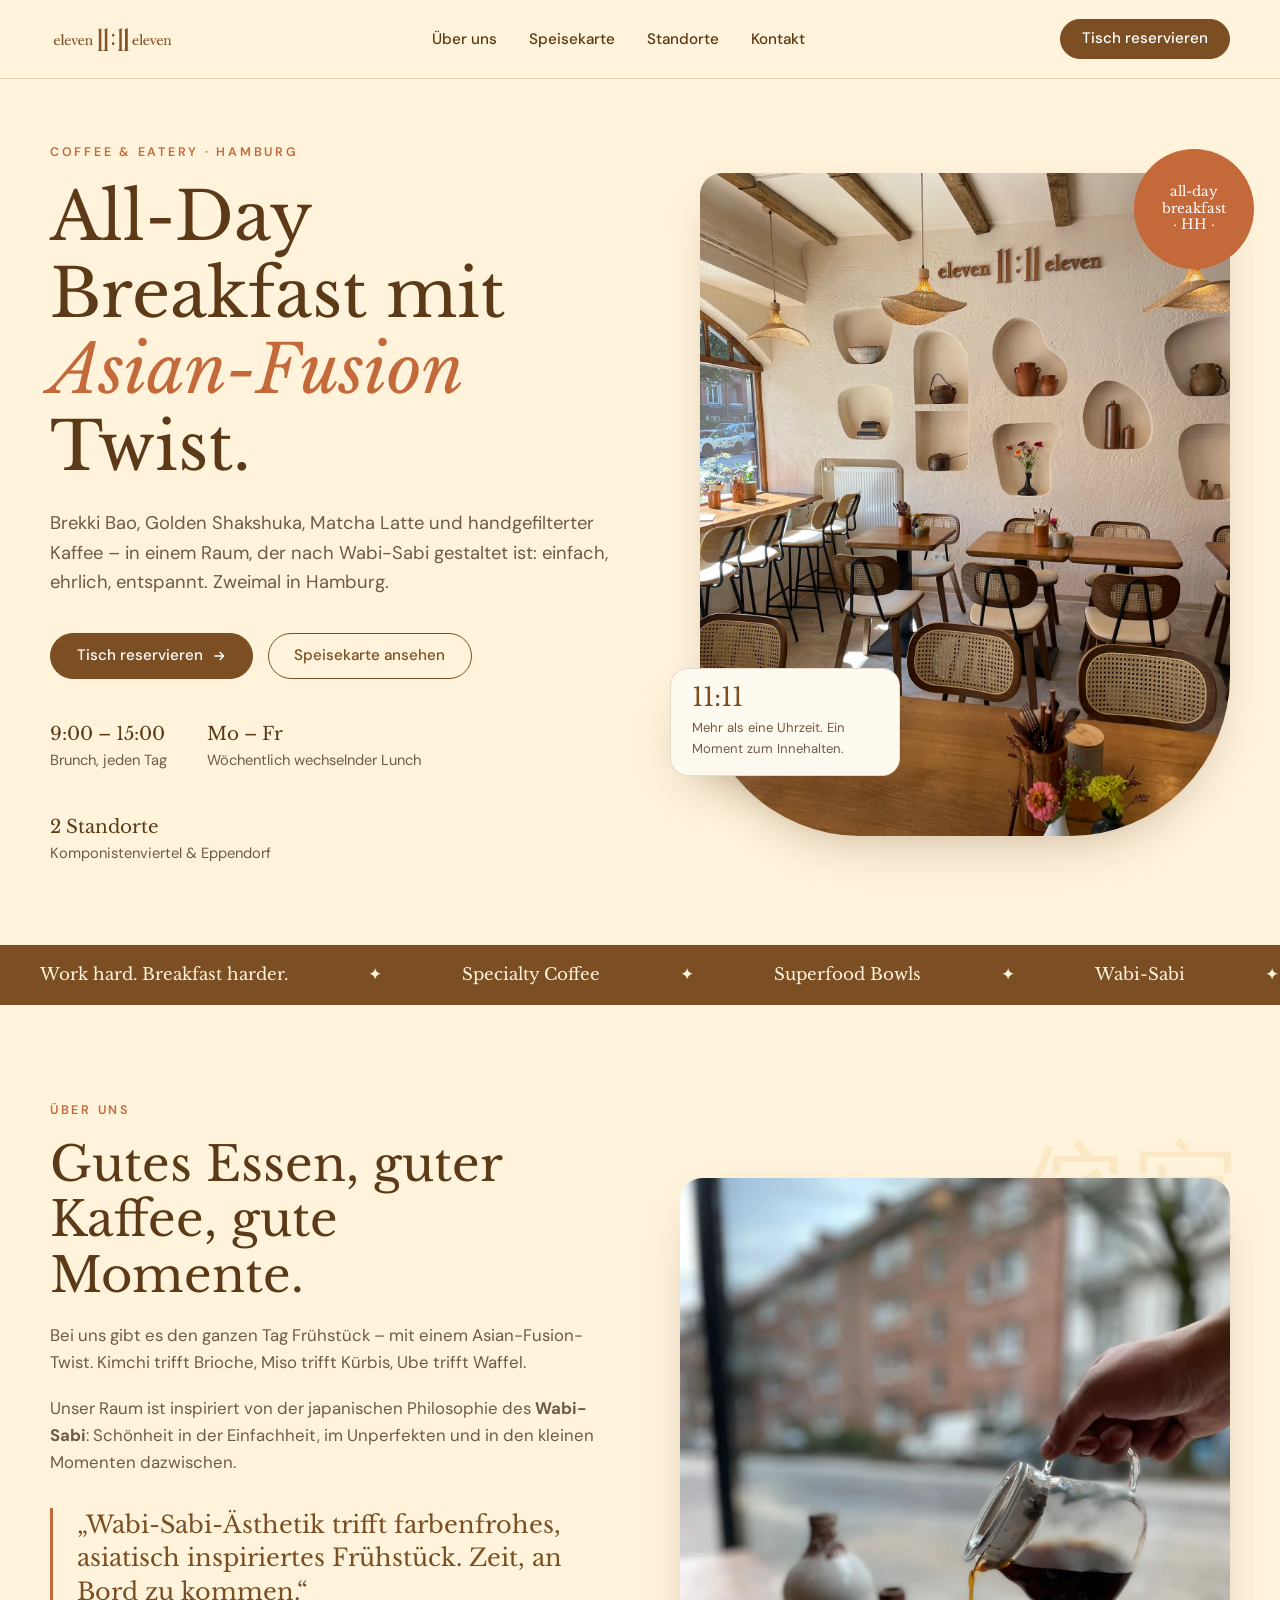
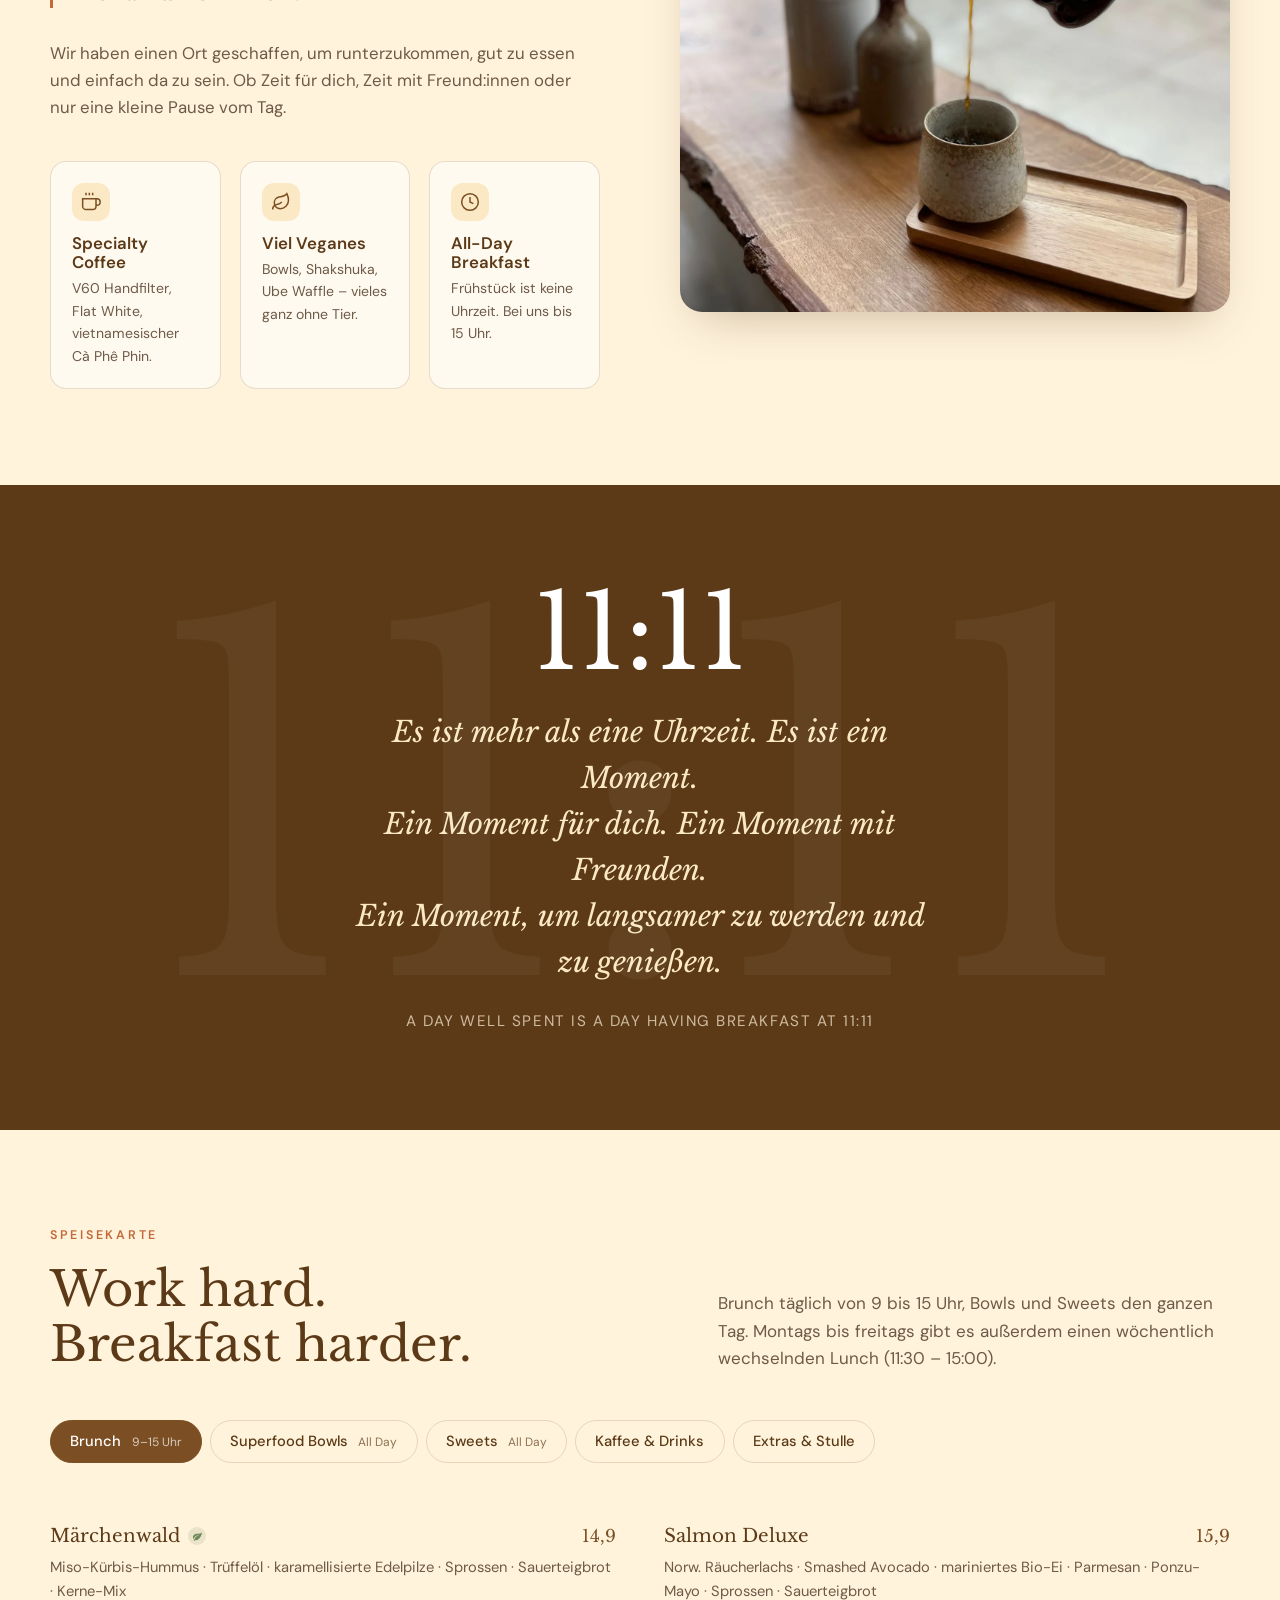
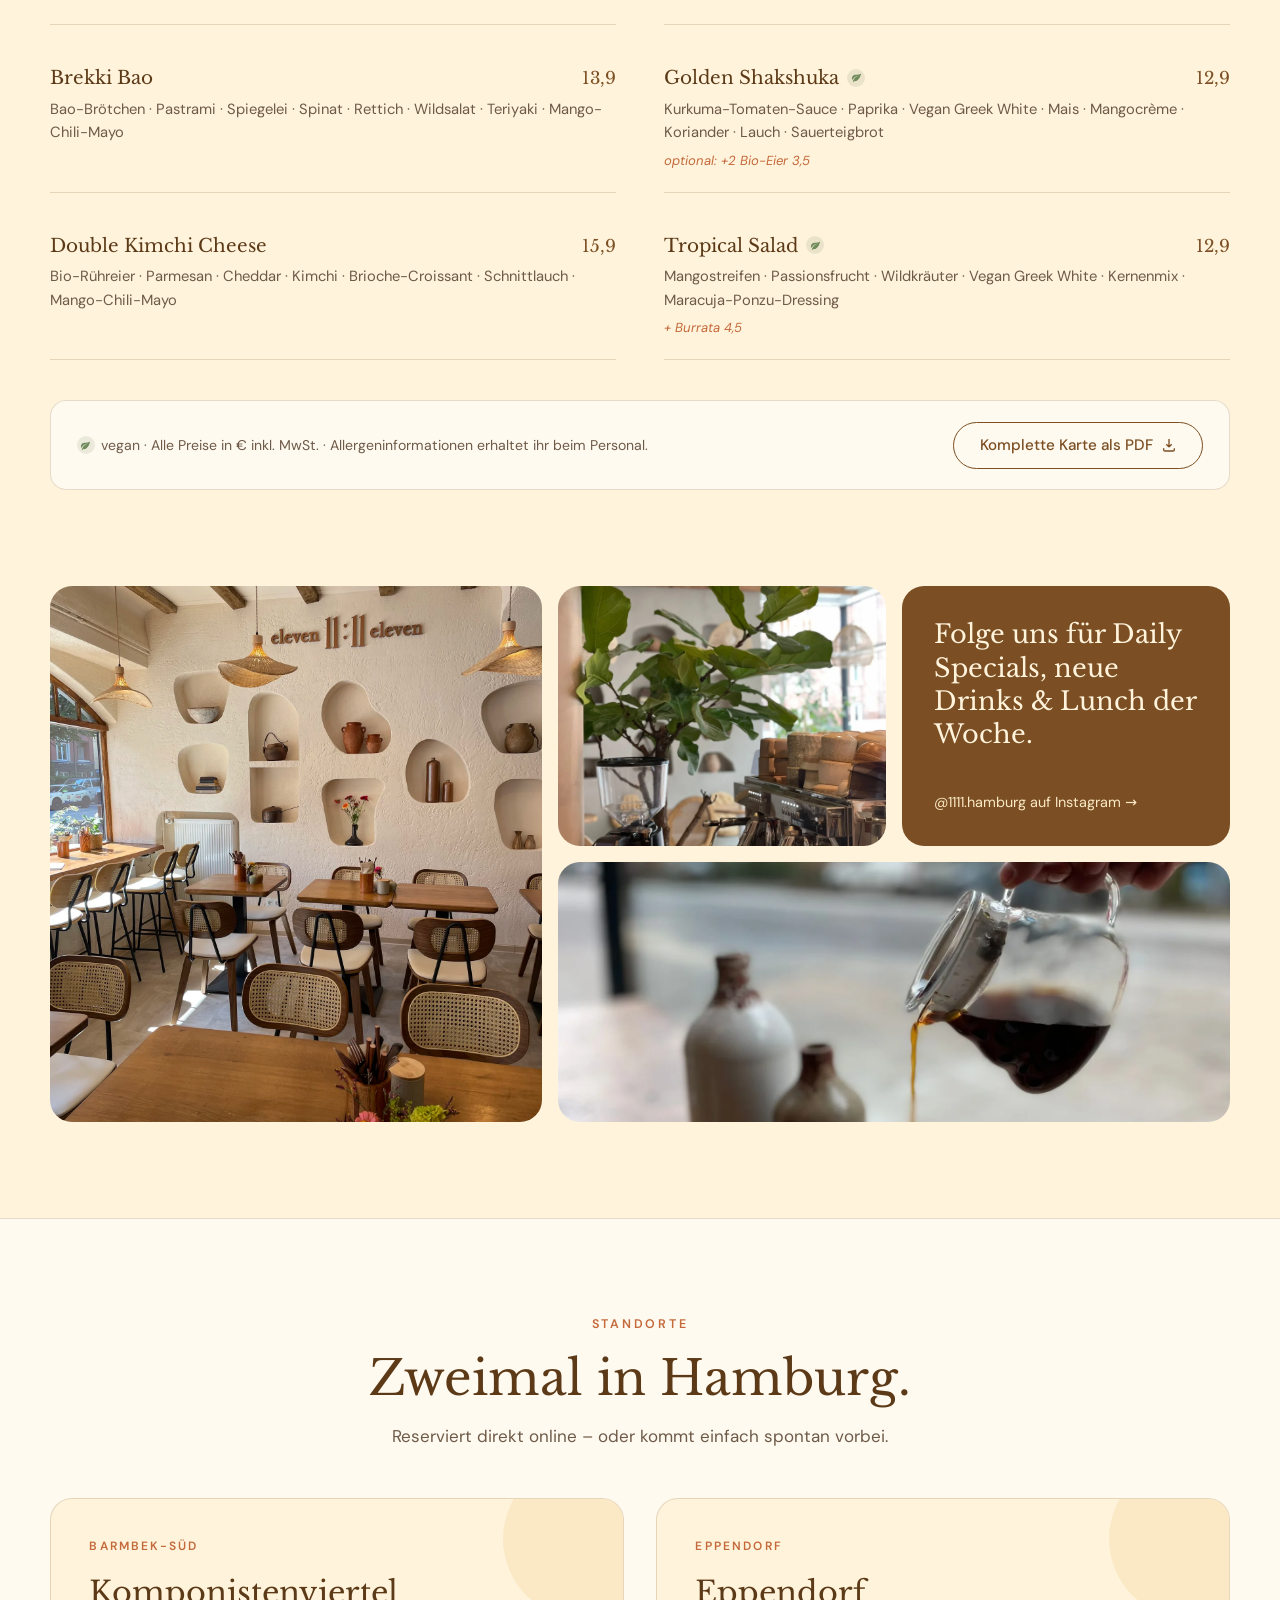
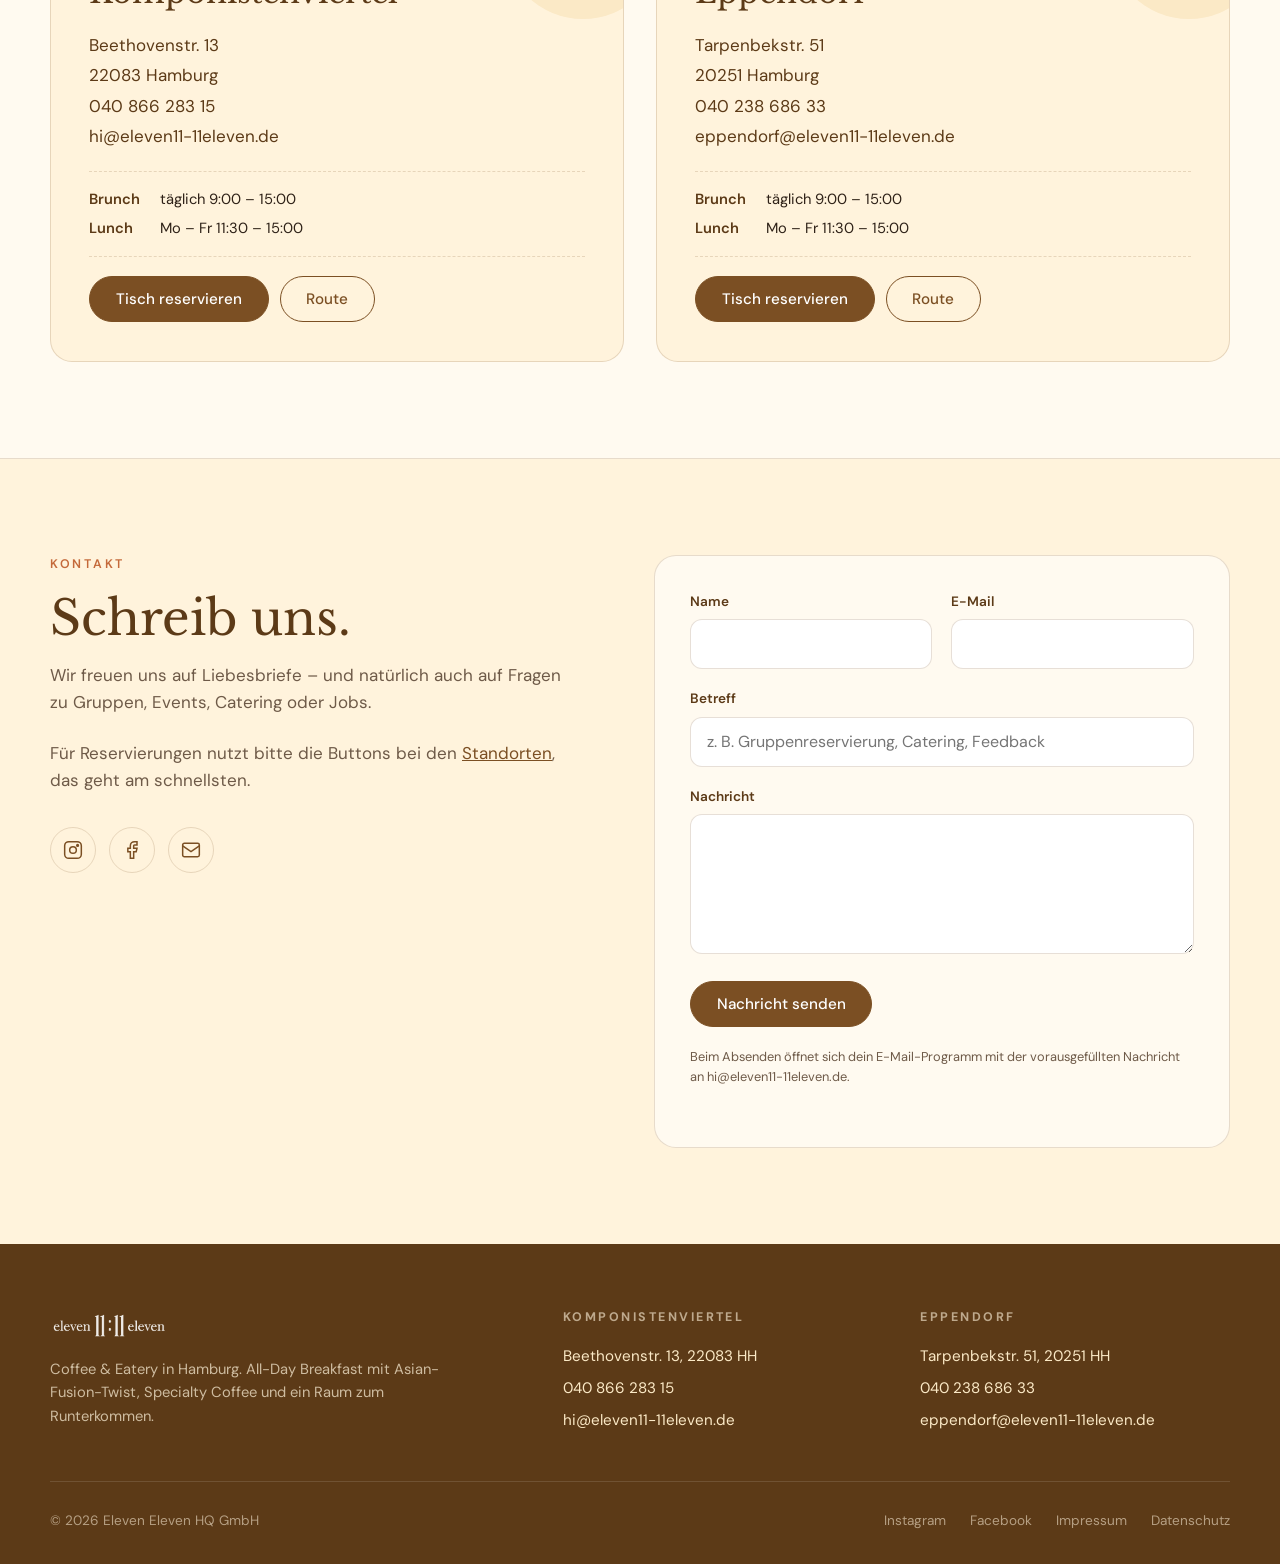
==== index.html @ 7779417d "Add files via upload" ====
<!DOCTYPE html>
<html lang="de">
<head>
<meta charset="UTF-8">
<meta name="viewport" content="width=device-width, initial-scale=1.0">
<title>eleven 11:11 eleven – Coffee & Eatery Hamburg</title>
<meta name="description" content="All-Day Breakfast mit Asian-Fusion-Twist in Hamburg. Zwei Cafés im Komponistenviertel und in Eppendorf – Brunch, Superfood Bowls, Specialty Coffee. Jetzt Tisch reservieren.">
<meta property="og:title" content="eleven 11:11 eleven – Coffee & Eatery Hamburg">
<meta property="og:description" content="All-Day Breakfast mit Asian-Fusion-Twist. Zwei Cafés in Hamburg.">
<meta property="og:image" content="img/interior.jpg">
<link rel="icon" href="img/logo-04.png">
<link rel="stylesheet" href="fonts/fonts.css">
<link rel="stylesheet" href="style.css">
</head>
<body class="no-js">
<script>document.body.classList.remove('no-js')</script>

<!-- ================= HEADER ================= -->
<header>
  <div class="container nav">
    <a href="#top" class="logo" aria-label="eleven 11:11 eleven – Startseite"><img src="img/logo.png" alt="eleven 11:11 eleven"></a>
    <ul>
      <li><a href="#about">Über uns</a></li>
      <li><a href="#menu">Speisekarte</a></li>
      <li><a href="#locations">Standorte</a></li>
      <li><a href="#contact">Kontakt</a></li>
    </ul>
    <a href="#locations" class="btn btn-primary btn-desktop">Tisch reservieren</a>
    <button class="burger" aria-label="Menü öffnen" aria-expanded="false" onclick="toggleMenu()"><span></span><span></span><span></span></button>
  </div>
  <nav class="mobile-menu" id="mobileMenu">
    <a href="#about" onclick="toggleMenu()">Über uns</a>
    <a href="#menu" onclick="toggleMenu()">Speisekarte</a>
    <a href="#locations" onclick="toggleMenu()">Standorte</a>
    <a href="#contact" onclick="toggleMenu()">Kontakt</a>
    <a href="#locations" class="btn btn-primary" onclick="toggleMenu()">Tisch reservieren</a>
  </nav>
</header>

<main id="top">

<!-- ================= HERO ================= -->
<section class="hero">
  <div class="container hero-grid">
    <div>
      <span class="eyebrow">Coffee & Eatery · Hamburg</span>
      <h1>All-Day Breakfast mit <em>Asian-Fusion</em> Twist.</h1>
      <p class="lead">Brekki Bao, Golden Shakshuka, Matcha Latte und handgefilterter Kaffee – in einem Raum, der nach Wabi-Sabi gestaltet ist: einfach, ehrlich, entspannt. Zweimal in Hamburg.</p>
      <div class="hero-actions">
        <a href="#locations" class="btn btn-primary">Tisch reservieren
          <svg viewBox="0 0 24 24" fill="none" stroke="currentColor" stroke-width="2"><path d="M5 12h14M13 6l6 6-6 6"/></svg></a>
        <a href="#menu" class="btn btn-ghost">Speisekarte ansehen</a>
      </div>
      <div class="hero-meta">
        <div><strong>9:00 – 15:00</strong>Brunch, jeden Tag</div>
        <div><strong>Mo – Fr</strong>Wöchentlich wechselnder Lunch</div>
        <div><strong>2 Standorte</strong>Komponistenviertel & Eppendorf</div>
      </div>
    </div>
    <div class="hero-visual">
      <img class="main" src="img/interior.jpg" alt="Innenraum des Cafés mit Holztischen, Rattanstühlen und Wandnischen" fetchpriority="high">
      <div class="stamp">all-day<br>breakfast<br>· HH ·</div>
      <div class="badge">
        <div class="t">11:11</div>
        <div class="s">Mehr als eine Uhrzeit. Ein Moment zum Innehalten.</div>
      </div>
    </div>
  </div>
</section>

<!-- ================= MARQUEE ================= -->
<div class="marquee" aria-hidden="true">
  <div class="marquee-track">
    <span>Work hard. Breakfast harder.</span><span>✦</span><span>Specialty Coffee</span><span>✦</span><span>Superfood Bowls</span><span>✦</span><span>Wabi-Sabi</span><span>✦</span><span>Hausgemachte Limonade</span><span>✦</span><span>Vegan Options</span><span>✦</span>
    <span>Work hard. Breakfast harder.</span><span>✦</span><span>Specialty Coffee</span><span>✦</span><span>Superfood Bowls</span><span>✦</span><span>Wabi-Sabi</span><span>✦</span><span>Hausgemachte Limonade</span><span>✦</span><span>Vegan Options</span><span>✦</span>
  </div>
</div>

<!-- ================= ABOUT ================= -->
<section class="about" id="about">
  <div class="container about-grid">
    <div class="reveal">
      <span class="eyebrow">Über uns</span>
      <h2>Gutes Essen, guter Kaffee, gute Momente.</h2>
      <p style="margin-top:1.2rem">Bei uns gibt es den ganzen Tag Frühstück – mit einem Asian-Fusion-Twist. Kimchi trifft Brioche, Miso trifft Kürbis, Ube trifft Waffel.</p>
      <p>Unser Raum ist inspiriert von der japanischen Philosophie des <strong>Wabi-Sabi</strong>: Schönheit in der Einfachheit, im Unperfekten und in den kleinen Momenten dazwischen.</p>
      <blockquote class="quote">„Wabi-Sabi-Ästhetik trifft farbenfrohes, asiatisch inspiriertes Frühstück. Zeit, an Bord zu kommen.“</blockquote>
      <p>Wir haben einen Ort geschaffen, um runterzukommen, gut zu essen und einfach da zu sein. Ob Zeit für dich, Zeit mit Freund:innen oder nur eine kleine Pause vom Tag.</p>
      <div class="pillars">
        <div class="pillar">
          <div class="ic"><svg width="20" height="20" viewBox="0 0 24 24" fill="none" stroke="currentColor" stroke-width="1.8"><path d="M18 8h1a4 4 0 0 1 0 8h-1M2 8h16v9a4 4 0 0 1-4 4H6a4 4 0 0 1-4-4V8zM6 1v3M10 1v3M14 1v3"/></svg></div>
          <h3>Specialty Coffee</h3><p>V60 Handfilter, Flat White, vietnamesischer Cà Phê Phin.</p>
        </div>
        <div class="pillar">
          <div class="ic"><svg width="20" height="20" viewBox="0 0 24 24" fill="none" stroke="currentColor" stroke-width="1.8"><path d="M11 20A7 7 0 0 1 9.8 6.1C15.5 5 17 4.48 19 2c1 2 2 4.18 2 8 0 5.5-4.78 10-10 10Z"/><path d="M2 21c0-3 1.85-5.36 5.08-6C9.5 14.52 12 13 13 12"/></svg></div>
          <h3>Viel Veganes</h3><p>Bowls, Shakshuka, Ube Waffle – vieles ganz ohne Tier.</p>
        </div>
        <div class="pillar">
          <div class="ic"><svg width="20" height="20" viewBox="0 0 24 24" fill="none" stroke="currentColor" stroke-width="1.8"><circle cx="12" cy="12" r="10"/><path d="M12 6v6l4 2"/></svg></div>
          <h3>All-Day Breakfast</h3><p>Frühstück ist keine Uhrzeit. Bei uns bis 15 Uhr.</p>
        </div>
      </div>
    </div>
    <div class="about-visual reveal">
      <span class="kanji" aria-hidden="true">侘寂</span>
      <img src="img/photo3.jpg" alt="Handgefilterter Kaffee wird in eine Keramiktasse gegossen" loading="lazy">
    </div>
  </div>
</section>

<!-- ================= MOMENT ================= -->
<section class="moment">
  <div class="container reveal">
    <div class="time">11:11</div>
    <p class="lines">Es ist mehr als eine Uhrzeit. Es ist ein Moment.<br>Ein Moment für dich. Ein Moment mit Freunden.<br>Ein Moment, um langsamer zu werden und zu genießen.</p>
    <p class="sub">A day well spent is a day having breakfast at 11:11</p>
  </div>
</section>

<!-- ================= MENU ================= -->
<section id="menu">
  <div class="container">
    <div class="menu-head reveal">
      <div>
        <span class="eyebrow">Speisekarte</span>
        <h2>Work hard.<br>Breakfast harder.</h2>
      </div>
      <p>Brunch täglich von 9 bis 15 Uhr, Bowls und Sweets den ganzen Tag. Montags bis freitags gibt es außerdem einen wöchentlich wechselnden Lunch (11:30 – 15:00).</p>
    </div>

    <div class="tabs reveal" role="tablist">
      <button class="tab active" role="tab" data-panel="brunch">Brunch <span class="h">9–15 Uhr</span></button>
      <button class="tab" role="tab" data-panel="bowls">Superfood Bowls <span class="h">All Day</span></button>
      <button class="tab" role="tab" data-panel="sweets">Sweets <span class="h">All Day</span></button>
      <button class="tab" role="tab" data-panel="drinks">Kaffee & Drinks</button>
      <button class="tab" role="tab" data-panel="extras">Extras & Stulle</button>
    </div>

    <!-- Brunch -->
    <div class="panel active" id="brunch" role="tabpanel">
      <div class="dishes">
        <article class="dish"><div class="dish-top"><h3>Märchenwald <span class="vegan" title="vegan"><svg viewBox="0 0 24 24" fill="currentColor"><path d="M17 8C8 10 5.9 16.17 3.82 21.34l1.89.66.95-2.3c.48.17.98.3 1.34.3C19 20 22 3 22 3c-1 2-8 2.25-13 3.25S2 11.5 2 13.5s1.75 3.75 1.75 3.75C7 8 17 8 17 8z"/></svg></span></h3><span class="price">14,9</span></div><p>Miso-Kürbis-Hummus · Trüffelöl · karamellisierte Edelpilze · Sprossen · Sauerteigbrot · Kerne-Mix</p></article>
        <article class="dish"><div class="dish-top"><h3>Salmon Deluxe</h3><span class="price">15,9</span></div><p>Norw. Räucherlachs · Smashed Avocado · mariniertes Bio-Ei · Parmesan · Ponzu-Mayo · Sprossen · Sauerteigbrot</p></article>
        <article class="dish"><div class="dish-top"><h3>Brekki Bao</h3><span class="price">13,9</span></div><p>Bao-Brötchen · Pastrami · Spiegelei · Spinat · Rettich · Wildsalat · Teriyaki · Mango-Chili-Mayo</p></article>
        <article class="dish"><div class="dish-top"><h3>Golden Shakshuka <span class="vegan" title="vegan"><svg viewBox="0 0 24 24" fill="currentColor"><path d="M17 8C8 10 5.9 16.17 3.82 21.34l1.89.66.95-2.3c.48.17.98.3 1.34.3C19 20 22 3 22 3c-1 2-8 2.25-13 3.25S2 11.5 2 13.5s1.75 3.75 1.75 3.75C7 8 17 8 17 8z"/></svg></span></h3><span class="price">12,9</span></div><p>Kurkuma-Tomaten-Sauce · Paprika · Vegan Greek White · Mais · Mangocrème · Koriander · Lauch · Sauerteigbrot</p><div class="add">optional: +2 Bio-Eier 3,5</div></article>
        <article class="dish"><div class="dish-top"><h3>Double Kimchi Cheese</h3><span class="price">15,9</span></div><p>Bio-Rühreier · Parmesan · Cheddar · Kimchi · Brioche-Croissant · Schnittlauch · Mango-Chili-Mayo</p></article>
        <article class="dish"><div class="dish-top"><h3>Tropical Salad <span class="vegan" title="vegan"><svg viewBox="0 0 24 24" fill="currentColor"><path d="M17 8C8 10 5.9 16.17 3.82 21.34l1.89.66.95-2.3c.48.17.98.3 1.34.3C19 20 22 3 22 3c-1 2-8 2.25-13 3.25S2 11.5 2 13.5s1.75 3.75 1.75 3.75C7 8 17 8 17 8z"/></svg></span></h3><span class="price">12,9</span></div><p>Mangostreifen · Passionsfrucht · Wildkräuter · Vegan Greek White · Kernenmix · Maracuja-Ponzu-Dressing</p><div class="add">+ Burrata 4,5</div></article>
      </div>
    </div>

    <!-- Bowls -->
    <div class="panel" id="bowls" role="tabpanel">
      <div class="dishes">
        <article class="dish"><div class="dish-top"><h3>Sunny Bowl <span class="vegan" title="vegan"><svg viewBox="0 0 24 24" fill="currentColor"><path d="M17 8C8 10 5.9 16.17 3.82 21.34l1.89.66.95-2.3c.48.17.98.3 1.34.3C19 20 22 3 22 3c-1 2-8 2.25-13 3.25S2 11.5 2 13.5s1.75 3.75 1.75 3.75C7 8 17 8 17 8z"/></svg></span></h3><span class="price">12,9</span></div><p>Mango · Kurkuma · Bananen · Kokosmilch · Passionsfrucht · Gojibeeren · Kokoschips · Granola</p></article>
        <article class="dish"><div class="dish-top"><h3>Popeye Bowl <span class="vegan" title="vegan"><svg viewBox="0 0 24 24" fill="currentColor"><path d="M17 8C8 10 5.9 16.17 3.82 21.34l1.89.66.95-2.3c.48.17.98.3 1.34.3C19 20 22 3 22 3c-1 2-8 2.25-13 3.25S2 11.5 2 13.5s1.75 3.75 1.75 3.75C7 8 17 8 17 8z"/></svg></span></h3><span class="price">12,9</span></div><p>Spinat · Avocado · Bananen · Bio-Spirulina · Kiwi · Kakaonibs · Erdnussmus · Waldbeeren · Granola</p></article>
        <article class="dish"><div class="dish-top"><h3>Rosengarten Bowl <span class="vegan" title="vegan"><svg viewBox="0 0 24 24" fill="currentColor"><path d="M17 8C8 10 5.9 16.17 3.82 21.34l1.89.66.95-2.3c.48.17.98.3 1.34.3C19 20 22 3 22 3c-1 2-8 2.25-13 3.25S2 11.5 2 13.5s1.75 3.75 1.75 3.75C7 8 17 8 17 8z"/></svg></span></h3><span class="price">12,9</span></div><p>Waldbeeren · Bio-Açaí · Granatapfel · Bananen · Granola · Chiasamen · Bio-Rosenblätter</p></article>
      </div>
    </div>

    <!-- Sweets -->
    <div class="panel" id="sweets" role="tabpanel">
      <div class="dishes">
        <article class="dish"><div class="dish-top"><h3>Ube Waffle <span class="vegan" title="vegan"><svg viewBox="0 0 24 24" fill="currentColor"><path d="M17 8C8 10 5.9 16.17 3.82 21.34l1.89.66.95-2.3c.48.17.98.3 1.34.3C19 20 22 3 22 3c-1 2-8 2.25-13 3.25S2 11.5 2 13.5s1.75 3.75 1.75 3.75C7 8 17 8 17 8z"/></svg></span></h3><span class="price">12,9</span></div><p>Lila-Yamswurzel-Waffeln · Mangosorbet · Ube Sauce · Kokosflocken · Waldbeeren</p></article>
        <article class="dish"><div class="dish-top"><h3>Passion French Toast</h3><span class="price">12,9</span></div><p>Arme Ritter aus Brioche-Croissant · Mascarpone · Ahornsirup · Kokoschips · Passionsfrucht · Waldbeeren</p></article>
        <article class="dish"><div class="dish-top"><h3>Chai Porridge <span class="vegan" title="vegan"><svg viewBox="0 0 24 24" fill="currentColor"><path d="M17 8C8 10 5.9 16.17 3.82 21.34l1.89.66.95-2.3c.48.17.98.3 1.34.3C19 20 22 3 22 3c-1 2-8 2.25-13 3.25S2 11.5 2 13.5s1.75 3.75 1.75 3.75C7 8 17 8 17 8z"/></svg></span></h3><span class="price">12,9</span></div><p>Overnight Oats · Chai-Gewürze · Granola · Waldbeeren · Chiasamen · Banane · Kakaonibs</p></article>
        <article class="dish"><div class="dish-top"><h3>Pastry</h3><span class="price">ab 2,0</span></div><p>Butter Croissant 2,2 · Pain au chocolat 2,5 · Franzbrötchen 2,5 · Cookies 2,0 – weitere hausgemachte Kuchen an der Theke.</p></article>
      </div>
    </div>

    <!-- Drinks -->
    <div class="panel" id="drinks" role="tabpanel">
      <div class="drinks">
        <div>
          <h3>Specialty Coffee</h3>
          <ul>
            <li><span>Espresso | Doppio</span><span>2,8 | 3,5</span></li>
            <li><span>Caffè Crema</span><span>3,6</span></li>
            <li><span>Americano</span><span>3,6</span></li>
            <li><span>Cappuccino | Doppio</span><span>4,0 | 4,8</span></li>
            <li><span>Flat White</span><span>4,6</span></li>
            <li><span>Caffè Latte</span><span>4,8</span></li>
            <li><span>Latte Macchiato</span><span>4,8</span></li>
            <li><span>Caffè Mocha</span><span>4,6</span></li>
            <li><span>Viet. Cà Phê Phin | Iced</span><span>4,5 | 5,2</span></li>
            <li><span>V60 Handfilter Coffee</span><span>5,5</span></li>
          </ul>
        </div>
        <div>
          <h3>Non Coffee & Tea</h3>
          <ul>
            <li><span>Matcha Latte (Ceremonial Grade)</span><span>6,2</span></li>
            <li><span>Strawberry Matcha Latte (Iced)</span><span>6,9</span></li>
            <li><span>Mango Matcha Latte (Iced)</span><span>6,9</span></li>
            <li><span>Blue Latte (Spirulina)</span><span>6,2</span></li>
            <li><span>Chai Latte</span><span>5,5</span></li>
            <li><span>Heiße Schokolade</span><span>4,9</span></li>
            <li><span>Grüntee-Jasminblüten-Gojibeere</span><span>3,9 | 5,9</span></li>
            <li><span>Earl Grey-Sojamilch-Lavender</span><span>3,9 | 5,9</span></li>
            <li><span>Hibiskus-Rosenblüten-Gojibeere</span><span>4,2 | 6,5</span></li>
            <li><span>Frische Ingwer-Orange-Minze</span><span>4,2 | 6,5</span></li>
            <li><span>Zitronengras-Limette-Minze</span><span>4,2 | 6,5</span></li>
          </ul>
        </div>
        <div>
          <h3>Homemade Limonade & Softdrinks</h3>
          <ul>
            <li><span>Maracuja-Wildbeere-Limo</span><span>5,5</span></li>
            <li><span>Limette-Jasmintee-Limo</span><span>5,5</span></li>
            <li><span>Mango-Litschi-Kokosmilch</span><span>5,5</span></li>
            <li><span>Frisch gepresster O-Saft</span><span>5,9</span></li>
            <li><span>Viva con Agua leise | laut 0,33 l</span><span>3,0</span></li>
            <li><span>Viva con Agua leise | laut 0,75 l</span><span>6,5</span></li>
            <li><span>Coca-Cola · Zero · Fanta · Sprite · Mezzo Mix</span><span>3,5</span></li>
            <li><span>Säfte | Saftschorlen 0,3 l</span><span>4,0 | 3,6</span></li>
            <li><span>Apfel · Rhabarber · Maracuja · Mango · Litschi</span><span></span></li>
          </ul>
          <p style="font-size:.82rem;color:var(--muted);margin-top:1rem;font-style:italic">Hafer-, Soja-, Kokosmilch, laktosefrei, entkoffeiniert oder Sirup +0,3 · Extra Espresso Shot +0,8</p>
        </div>
      </div>
    </div>

    <!-- Extras -->
    <div class="panel" id="extras" role="tabpanel">
      <div class="dishes">
        <article class="dish" style="grid-column:1/-1"><div class="dish-top"><h3>Eigene Stulle zusammenstellen</h3><span class="price">4,9</span></div><p>Basis: Sauerteigbrot, Brioche-Croissant oder Bao – und dann nach Lust und Laune belegen.</p></article>
        <article class="dish"><div class="dish-top"><h3>Eier & Käse</h3></div><p>Bio-Spiegelei +2 · 3 Bio-Rühreier +5 · mariniertes Soja-Ei +3 · veganer Feta +2 · Parmesan +2 · Cheddar +2 · Burrata +4,5</p></article>
        <article class="dish"><div class="dish-top"><h3>Toppings</h3></div><p>Smashed Avocado +5 · Rinderschinken +5 · Kimchi +2 · Räucherlachs +5 · Miso-Kürbis-Hummus +4 · gebr. Edelpilze +6</p></article>
      </div>
    </div>

    <div class="menu-note reveal">
      <p><span class="legend"><span class="vegan"><svg viewBox="0 0 24 24" fill="currentColor"><path d="M17 8C8 10 5.9 16.17 3.82 21.34l1.89.66.95-2.3c.48.17.98.3 1.34.3C19 20 22 3 22 3c-1 2-8 2.25-13 3.25S2 11.5 2 13.5s1.75 3.75 1.75 3.75C7 8 17 8 17 8z"/></svg></span> vegan · Alle Preise in € inkl. MwSt. · Allergeninformationen erhaltet ihr beim Personal.</span></p>
      <a class="btn btn-ghost" href="https://www.eleven11-11eleven.de/s/Menu-11-11-052026.pdf" target="_blank" rel="noopener">Komplette Karte als PDF
        <svg viewBox="0 0 24 24" fill="none" stroke="currentColor" stroke-width="2"><path d="M12 3v12m0 0l-4-4m4 4l4-4M4 17v2a2 2 0 0 0 2 2h12a2 2 0 0 0 2-2v-2"/></svg></a>
    </div>
  </div>
</section>

<!-- ================= GALLERY ================= -->
<section class="gallery">
  <div class="container gallery-grid reveal">
    <img class="tall" src="img/interior.jpg" alt="Café-Innenraum mit Holzbalken und Rattanleuchten" loading="lazy">
    <img src="img/photo2.jpg" alt="Siebträgermaschine mit Keramiktassen und Feigenbaum" loading="lazy">
    <div class="card">
      <div class="big">Folge uns für Daily Specials, neue Drinks & Lunch der Woche.</div>
      <a href="https://www.instagram.com/1111.hamburg" target="_blank" rel="noopener">@1111.hamburg auf Instagram →</a>
    </div>
    <img src="img/photo3.jpg" alt="Kaffee wird eingeschenkt" loading="lazy" style="grid-column:span 2">
  </div>
</section>

<!-- ================= LOCATIONS ================= -->
<section class="locations" id="locations">
  <div class="container">
    <div class="reveal" style="text-align:center;max-width:40rem;margin-inline:auto">
      <span class="eyebrow">Standorte</span>
      <h2>Zweimal in Hamburg.</h2>
      <p style="color:var(--muted);margin-top:1rem">Reserviert direkt online – oder kommt einfach spontan vorbei.</p>
    </div>
    <div class="loc-grid">
      <article class="loc reveal">
        <span class="tag">Barmbek-Süd</span>
        <h3>Komponistenviertel</h3>
        <address>
          <a href="https://maps.google.com/?q=Beethovenstr.+13,+22083+Hamburg" target="_blank" rel="noopener">Beethovenstr. 13<br>22083 Hamburg</a><br>
          <a href="tel:+494086628315">040 866 283 15</a><br>
          <a href="mailto:hi@eleven11-11eleven.de">hi@eleven11-11eleven.de</a>
        </address>
        <div class="hours">
          <b>Brunch</b><span>täglich 9:00 – 15:00</span>
          <b>Lunch</b><span>Mo – Fr 11:30 – 15:00</span>
        </div>
        <div class="actions">
          <a class="btn btn-primary" href="https://reservation.dish.co/widget/hydra-3991980c-7f71-43ee-9e00-dc39c7a9092d" target="_blank" rel="noopener">Tisch reservieren</a>
          <a class="btn btn-ghost" href="https://maps.google.com/?q=Beethovenstr.+13,+22083+Hamburg" target="_blank" rel="noopener">Route</a>
        </div>
      </article>
      <article class="loc reveal">
        <span class="tag">Eppendorf</span>
        <h3>Eppendorf</h3>
        <address>
          <a href="https://maps.google.com/?q=Tarpenbekstr.+51,+20251+Hamburg" target="_blank" rel="noopener">Tarpenbekstr. 51<br>20251 Hamburg</a><br>
          <a href="tel:+494023868633">040 238 686 33</a><br>
          <a href="mailto:eppendorf@eleven11-11eleven.de">eppendorf@eleven11-11eleven.de</a>
        </address>
        <div class="hours">
          <b>Brunch</b><span>täglich 9:00 – 15:00</span>
          <b>Lunch</b><span>Mo – Fr 11:30 – 15:00</span>
        </div>
        <div class="actions">
          <a class="btn btn-primary" href="https://reservation.dish.co/widget/hydra-07f100fa-ccfd-428a-8ddc-22a083cfb6f5" target="_blank" rel="noopener">Tisch reservieren</a>
          <a class="btn btn-ghost" href="https://maps.google.com/?q=Tarpenbekstr.+51,+20251+Hamburg" target="_blank" rel="noopener">Route</a>
        </div>
      </article>
    </div>
  </div>
</section>

<!-- ================= CONTACT ================= -->
<section class="contact" id="contact">
  <div class="container contact-grid">
    <div class="reveal">
      <span class="eyebrow">Kontakt</span>
      <h2>Schreib uns.</h2>
      <p style="margin-top:1rem">Wir freuen uns auf Liebesbriefe – und natürlich auch auf Fragen zu Gruppen, Events, Catering oder Jobs.</p>
      <p>Für Reservierungen nutzt bitte die Buttons bei den <a href="#locations" style="color:var(--brown)">Standorten</a>, das geht am schnellsten.</p>
      <div class="social">
        <a href="https://www.instagram.com/1111.hamburg" target="_blank" rel="noopener" aria-label="Instagram"><svg viewBox="0 0 24 24" fill="none" stroke="currentColor" stroke-width="1.8"><rect x="2" y="2" width="20" height="20" rx="5"/><circle cx="12" cy="12" r="4"/><circle cx="17.5" cy="6.5" r="1" fill="currentColor"/></svg></a>
        <a href="https://www.facebook.com/eleveneleven.hamburg" target="_blank" rel="noopener" aria-label="Facebook"><svg viewBox="0 0 24 24" fill="none" stroke="currentColor" stroke-width="1.8"><path d="M18 2h-3a5 5 0 0 0-5 5v3H7v4h3v8h4v-8h3l1-4h-4V7a1 1 0 0 1 1-1h3z"/></svg></a>
        <a href="mailto:hi@eleven11-11eleven.de" aria-label="E-Mail"><svg viewBox="0 0 24 24" fill="none" stroke="currentColor" stroke-width="1.8"><rect x="2" y="4" width="20" height="16" rx="2"/><path d="m22 7-10 7L2 7"/></svg></a>
      </div>
    </div>
    <form class="reveal" id="contactForm" onsubmit="return sendMail(event)">
      <div class="row">
        <div><label for="name">Name</label><input id="name" name="name" type="text" required autocomplete="name"></div>
        <div><label for="email">E-Mail</label><input id="email" name="email" type="email" required autocomplete="email"></div>
      </div>
      <div><label for="subject">Betreff</label><input id="subject" name="subject" type="text" placeholder="z. B. Gruppenreservierung, Catering, Feedback"></div>
      <div><label for="message">Nachricht</label><textarea id="message" name="message" required></textarea></div>
      <button type="submit" class="btn btn-primary" style="justify-self:start">Nachricht senden</button>
      <p class="form-note">Beim Absenden öffnet sich dein E-Mail-Programm mit der vorausgefüllten Nachricht an hi@eleven11-11eleven.de.</p>
    </form>
  </div>
</section>

</main>

<!-- ================= FOOTER ================= -->
<footer>
  <div class="container">
    <div class="foot-grid">
      <div>
        <img src="img/logo.png" alt="eleven 11:11 eleven">
        <p>Coffee & Eatery in Hamburg. All-Day Breakfast mit Asian-Fusion-Twist, Specialty Coffee und ein Raum zum Runterkommen.</p>
      </div>
      <div>
        <h4>Komponistenviertel</h4>
        <ul>
          <li>Beethovenstr. 13, 22083 HH</li>
          <li><a href="tel:+494086628315">040 866 283 15</a></li>
          <li><a href="mailto:hi@eleven11-11eleven.de">hi@eleven11-11eleven.de</a></li>
        </ul>
      </div>
      <div>
        <h4>Eppendorf</h4>
        <ul>
          <li>Tarpenbekstr. 51, 20251 HH</li>
          <li><a href="tel:+494023868633">040 238 686 33</a></li>
          <li><a href="mailto:eppendorf@eleven11-11eleven.de">eppendorf@eleven11-11eleven.de</a></li>
        </ul>
      </div>
    </div>
    <div class="foot-bottom">
      <span>© <span id="year"></span> Eleven Eleven HQ GmbH</span>
      <nav>
        <a href="https://www.instagram.com/1111.hamburg" target="_blank" rel="noopener">Instagram</a>
        <a href="https://www.facebook.com/eleveneleven.hamburg" target="_blank" rel="noopener">Facebook</a>
        <a href="impressum.html">Impressum</a>
        <a href="datenschutz.html">Datenschutz</a>
      </nav>
    </div>
  </div>
</footer>

<script>
  document.getElementById('year').textContent = new Date().getFullYear();

  function toggleMenu(){
    const m = document.getElementById('mobileMenu');
    const b = document.querySelector('.burger');
    const open = m.classList.toggle('open');
    b.setAttribute('aria-expanded', open);
    document.body.style.overflow = open ? 'hidden' : '';
  }

  // Menü-Tabs
  document.querySelectorAll('.tab').forEach(t => {
    t.addEventListener('click', () => {
      document.querySelectorAll('.tab').forEach(x => x.classList.remove('active'));
      document.querySelectorAll('.panel').forEach(x => x.classList.remove('active'));
      t.classList.add('active');
      document.getElementById(t.dataset.panel).classList.add('active');
    });
  });

  // Scroll-Reveal – Inhalte sind auch ohne JS sichtbar, die Animation ist nur Bonus.
  // Bewusst kein IntersectionObserver: bei schnellem Scrollen/Sprüngen kann der Elemente
  // überspringen und sie bleiben unsichtbar (das war der Bug der alten Seite).
  const revealEls = [...document.querySelectorAll('.reveal')];
  let ticking = false;
  function revealCheck(){
    ticking = false;
    const limit = window.innerHeight - 40;
    for (const el of revealEls) {
      if (!el.classList.contains('in') && el.getBoundingClientRect().top < limit) el.classList.add('in');
    }
  }
  function onScroll(){ if (!ticking) { ticking = true; requestAnimationFrame(revealCheck); } }
  window.addEventListener('scroll', onScroll, { passive: true });
  window.addEventListener('resize', onScroll);
  window.addEventListener('load', revealCheck);
  window.addEventListener('hashchange', () => setTimeout(revealCheck, 50));
  revealCheck();
  // Sicherheitsnetz: nach 4 s ist garantiert alles sichtbar
  setTimeout(() => revealEls.forEach(el => el.classList.add('in')), 4000);

  // Kontaktformular → mailto (kein Backend nötig)
  function sendMail(e){
    e.preventDefault();
    const f = e.target;
    const subject = encodeURIComponent(f.subject.value || 'Nachricht über die Website');
    const body = encodeURIComponent(`Name: ${f.name.value}\nE-Mail: ${f.email.value}\n\n${f.message.value}`);
    window.location.href = `mailto:hi@eleven11-11eleven.de?subject=${subject}&body=${body}`;
    return false;
  }
</script>
</body>
</html>
---- fonts/fonts.css ----
/* Lokal gehostete Schriften (DSGVO-konform, kein Google-Fonts-Request) */
@font-face{font-family:"DM Sans";font-style:normal;font-weight:300 700;font-display:swap;src:url(dm-sans.woff2) format("woff2")}
@font-face{font-family:"DM Sans";font-style:italic;font-weight:300 700;font-display:swap;src:url(dm-sans-italic.woff2) format("woff2")}
@font-face{font-family:"Libre Baskerville";font-style:normal;font-weight:400 700;font-display:swap;src:url(libre-baskerville.woff2) format("woff2")}
@font-face{font-family:"Libre Baskerville";font-style:italic;font-weight:400;font-display:swap;src:url(libre-baskerville-italic.woff2) format("woff2")}
---- style.css ----
:root{
    --cream:#FFF3DC;
    --cream-2:#FBE9C6;
    --paper:#FFFAF0;
    --brown:#7B4F23;
    --brown-dark:#5C3A17;
    --ink:#2E2117;
    --muted:#6E5A48;
    --terracotta:#C4693A;
    --sage:#6F8A5B;
    --line:rgba(123,79,35,.18);
    --shadow:0 20px 50px -20px rgba(92,58,23,.35);
    --radius:22px;
    --serif:"Libre Baskerville",Georgia,serif;
    --sans:"DM Sans",system-ui,-apple-system,"Segoe UI",sans-serif;
  }
  *{box-sizing:border-box;margin:0;padding:0}
  html{scroll-behavior:smooth}
  body{font-family:var(--sans);color:var(--ink);background:var(--cream);line-height:1.6;font-size:17px;-webkit-font-smoothing:antialiased}
  img{display:block;max-width:100%}
  a{color:inherit}
  h1,h2,h3{font-family:var(--serif);font-weight:400;line-height:1.15;color:var(--brown-dark)}
  h2{font-size:clamp(2rem,4vw,3rem)}
  .container{width:min(1180px,100% - 2rem);margin-inline:auto}
  .eyebrow{font-family:var(--sans);font-size:.78rem;letter-spacing:.22em;text-transform:uppercase;color:var(--terracotta);font-weight:600;margin-bottom:1rem;display:block}
  .btn{display:inline-flex;align-items:center;gap:.5rem;padding:.9rem 1.6rem;border-radius:999px;font-weight:500;text-decoration:none;font-size:.95rem;border:1.5px solid var(--brown);transition:.25s;cursor:pointer;font-family:var(--sans);line-height:1}
  .btn-primary{background:var(--brown);color:#fff}
  .btn-primary:hover{background:var(--brown-dark);border-color:var(--brown-dark);transform:translateY(-2px)}
  .btn-ghost{background:transparent;color:var(--brown)}
  .btn-ghost:hover{background:rgba(123,79,35,.08);transform:translateY(-2px)}
  .btn svg{width:16px;height:16px}
  section{padding:6rem 0}
  @media(max-width:700px){section{padding:4rem 0}}

  /* ---------- Header ---------- */
  header{position:sticky;top:0;z-index:50;background:rgba(255,243,220,.85);backdrop-filter:blur(14px);-webkit-backdrop-filter:blur(14px);border-bottom:1px solid var(--line)}
  .nav{display:flex;align-items:center;justify-content:space-between;height:78px;gap:1rem}
  .nav .logo img{height:36px;width:auto}
  .nav ul{display:flex;gap:2rem;list-style:none}
  .nav ul a{text-decoration:none;font-size:.95rem;font-weight:500;color:var(--brown-dark);position:relative}
  .nav ul a::after{content:"";position:absolute;left:0;bottom:-6px;width:0;height:1.5px;background:var(--terracotta);transition:.25s}
  .nav ul a:hover::after{width:100%}
  .nav .btn{padding:.7rem 1.3rem}
  .burger{display:none;background:none;border:0;cursor:pointer;padding:.5rem}
  .burger span{display:block;width:24px;height:2px;background:var(--brown);margin:5px 0;transition:.3s}
  .mobile-menu{display:none}
  @media(max-width:900px){
    .nav ul{display:none}
    .nav .btn-desktop{display:none}
    .burger{display:block}
    .mobile-menu{position:fixed;inset:78px 0 0 0;background:var(--cream);padding:2rem;display:none;flex-direction:column;gap:1.5rem;z-index:49}
    .mobile-menu.open{display:flex}
    .mobile-menu a{font-family:var(--serif);font-size:1.6rem;text-decoration:none;color:var(--brown-dark)}
    .mobile-menu .btn{font-family:var(--sans);font-size:1rem;align-self:flex-start;margin-top:1rem}
  }

  /* ---------- Hero ---------- */
  .hero{padding:4rem 0 5rem;overflow:hidden}
  .hero-grid{display:grid;grid-template-columns:1.05fr .95fr;gap:4rem;align-items:center}
  .hero h1{font-size:clamp(2.6rem,5.2vw,4.4rem);margin-bottom:1.5rem}
  .hero h1 em{font-style:italic;color:var(--terracotta)}
  .hero p.lead{font-size:1.15rem;color:var(--muted);max-width:36rem;margin-bottom:2.2rem}
  .hero-actions{display:flex;gap:.9rem;flex-wrap:wrap;margin-bottom:2.5rem}
  .hero-meta{display:flex;gap:2.5rem;flex-wrap:wrap;color:var(--muted);font-size:.92rem}
  .hero-meta strong{display:block;color:var(--brown-dark);font-family:var(--serif);font-size:1.15rem;font-weight:400}
  .hero-visual{position:relative}
  .hero-visual .main{border-radius:var(--radius) var(--radius) 160px 160px;aspect-ratio:4/5;object-fit:cover;width:100%;box-shadow:var(--shadow)}
  .hero-visual .badge{position:absolute;left:-30px;bottom:60px;background:var(--paper);border:1px solid var(--line);border-radius:18px;padding:1rem 1.3rem;box-shadow:var(--shadow);max-width:230px}
  .hero-visual .badge .t{font-family:var(--serif);font-size:1.6rem;color:var(--brown);line-height:1}
  .hero-visual .badge .s{font-size:.82rem;color:var(--muted);margin-top:.35rem}
  .hero-visual .stamp{position:absolute;top:-24px;right:-24px;width:120px;height:120px;border-radius:50%;background:var(--terracotta);color:#fff;display:grid;place-items:center;text-align:center;font-family:var(--serif);font-size:.85rem;line-height:1.2;padding:1rem;animation:spin 20s linear infinite}
  @keyframes spin{to{transform:rotate(360deg)}}
  @media(max-width:900px){
    .hero{padding:2.5rem 0 4rem}
    .hero-grid{grid-template-columns:1fr;gap:3rem}
    .hero-visual .badge{left:16px;bottom:24px}
    .hero-visual .stamp{top:-14px;right:8px;width:100px;height:100px;font-size:.75rem}
  }

  /* ---------- Marquee ---------- */
  .marquee{background:var(--brown);color:var(--cream);padding:1rem 0;overflow:hidden;white-space:nowrap}
  .marquee-track{display:inline-block;animation:marquee 32s linear infinite;font-family:var(--serif);font-size:1.05rem}
  .marquee-track span{margin:0 2.5rem}
  @keyframes marquee{from{transform:translateX(0)}to{transform:translateX(-50%)}}

  /* ---------- About ---------- */
  .about-grid{display:grid;grid-template-columns:1fr 1fr;gap:5rem;align-items:center}
  .about p{color:var(--muted);margin-bottom:1.2rem;font-size:1.05rem}
  .about .quote{font-family:var(--serif);font-size:1.5rem;color:var(--brown);line-height:1.4;margin:2rem 0;padding-left:1.5rem;border-left:3px solid var(--terracotta)}
  .about-visual{position:relative}
  .about-visual img{border-radius:var(--radius);aspect-ratio:3/4;object-fit:cover;box-shadow:var(--shadow)}
  .about-visual .kanji{position:absolute;right:-10px;top:-40px;font-family:var(--serif);font-size:7rem;color:var(--cream-2);line-height:1;z-index:-1;user-select:none}
  .pillars{display:grid;grid-template-columns:repeat(3,1fr);gap:1.2rem;margin-top:2.5rem}
  .pillar{background:var(--paper);border:1px solid var(--line);border-radius:16px;padding:1.3rem}
  .pillar .ic{width:38px;height:38px;border-radius:12px;background:var(--cream-2);display:grid;place-items:center;color:var(--brown);margin-bottom:.8rem}
  .pillar h3{font-size:1.05rem;margin-bottom:.3rem;font-family:var(--sans);font-weight:600;color:var(--brown-dark)}
  .pillar p{font-size:.88rem;color:var(--muted);margin:0}
  @media(max-width:900px){
    .about-grid{grid-template-columns:1fr;gap:3rem}
    .about-visual{order:-1}
    .pillars{grid-template-columns:1fr}
  }

  /* ---------- Moment ---------- */
  .moment{background:var(--brown-dark);color:var(--cream);text-align:center;position:relative;overflow:hidden}
  .moment::before{content:"11:11";position:absolute;left:50%;top:50%;transform:translate(-50%,-50%);font-family:var(--serif);font-size:clamp(14rem,40vw,30rem);color:rgba(255,255,255,.04);line-height:1;pointer-events:none}
  .moment .time{font-family:var(--serif);font-size:clamp(3.5rem,9vw,6.5rem);line-height:1;margin-bottom:1.5rem;color:#fff}
  .moment .lines{font-family:var(--serif);font-size:clamp(1.3rem,2.4vw,1.8rem);line-height:1.6;max-width:36rem;margin-inline:auto;font-style:italic;color:var(--cream-2)}
  .moment .sub{margin-top:1.5rem;color:rgba(255,243,220,.7);font-size:.95rem;letter-spacing:.1em;text-transform:uppercase}

  /* ---------- Menu ---------- */
  .menu-head{display:flex;justify-content:space-between;align-items:end;gap:2rem;margin-bottom:3rem;flex-wrap:wrap}
  .menu-head p{color:var(--muted);max-width:32rem}
  .tabs{display:flex;gap:.5rem;flex-wrap:wrap;margin-bottom:2.5rem}
  .tab{padding:.65rem 1.2rem;border-radius:999px;border:1.5px solid var(--line);background:transparent;cursor:pointer;font-family:var(--sans);font-size:.92rem;font-weight:500;color:var(--brown-dark);transition:.2s}
  .tab:hover{border-color:var(--brown)}
  .tab.active{background:var(--brown);color:#fff;border-color:var(--brown)}
  .tab .h{font-size:.75rem;opacity:.7;margin-left:.4rem;font-weight:400}
  .panel{display:none}
  .panel.active{display:block;animation:fade .35s ease}
  @keyframes fade{from{opacity:0;transform:translateY(8px)}to{opacity:1;transform:none}}
  .dishes{display:grid;grid-template-columns:repeat(2,1fr);gap:1.2rem 3rem}
  .dish{padding:1.3rem 0;border-bottom:1px solid var(--line)}
  .dish-top{display:flex;justify-content:space-between;align-items:baseline;gap:1rem;margin-bottom:.35rem}
  .dish h3{font-size:1.15rem;font-family:var(--serif);display:flex;align-items:center;gap:.5rem}
  .dish .price{font-family:var(--serif);color:var(--brown);white-space:nowrap}
  .dish p{font-size:.92rem;color:var(--muted);margin:0}
  .dish .add{font-size:.82rem;color:var(--terracotta);font-style:italic;margin-top:.3rem}
  .vegan{display:inline-flex;align-items:center;justify-content:center;width:18px;height:18px;border-radius:50%;background:rgba(111,138,91,.15);color:var(--sage);flex-shrink:0}
  .vegan svg{width:11px;height:11px}
  .drinks{display:grid;grid-template-columns:repeat(3,1fr);gap:2.5rem}
  .drinks h3{font-size:1.25rem;margin-bottom:1rem;padding-bottom:.6rem;border-bottom:1.5px solid var(--brown)}
  .drinks ul{list-style:none}
  .drinks li{display:flex;justify-content:space-between;gap:1rem;padding:.5rem 0;border-bottom:1px dashed var(--line);font-size:.95rem}
  .drinks li span:last-child{font-family:var(--serif);color:var(--brown);white-space:nowrap}
  .menu-note{margin-top:2.5rem;display:flex;gap:1.5rem;align-items:center;justify-content:space-between;flex-wrap:wrap;background:var(--paper);border:1px solid var(--line);border-radius:16px;padding:1.3rem 1.6rem}
  .menu-note p{font-size:.88rem;color:var(--muted)}
  .menu-note .legend{display:flex;align-items:center;gap:.4rem;flex-wrap:wrap}
  @media(max-width:800px){.dishes{grid-template-columns:1fr}.drinks{grid-template-columns:1fr}}

  /* ---------- Gallery ---------- */
  .gallery{padding:0 0 6rem}
  .gallery-grid{display:grid;grid-template-columns:1.2fr .8fr .8fr;grid-template-rows:repeat(2,260px);gap:1rem}
  .gallery-grid img{width:100%;height:100%;object-fit:cover;border-radius:var(--radius)}
  .gallery-grid .tall{grid-row:span 2}
  .gallery-grid .card{background:var(--brown);color:var(--cream);border-radius:var(--radius);padding:2rem;display:flex;flex-direction:column;justify-content:space-between}
  .gallery-grid .card .big{font-family:var(--serif);font-size:1.6rem;line-height:1.3}
  .gallery-grid .card a{color:var(--cream-2);text-decoration:none;font-size:.9rem;display:inline-flex;align-items:center;gap:.4rem}
  @media(max-width:800px){.gallery-grid{grid-template-columns:1fr 1fr;grid-template-rows:none;grid-auto-rows:220px}.gallery-grid .tall{grid-row:span 2}.gallery-grid .card .big{font-size:1.2rem}}

  /* ---------- Locations ---------- */
  .locations{background:var(--paper);border-block:1px solid var(--line)}
  .loc-grid{display:grid;grid-template-columns:1fr 1fr;gap:2rem;margin-top:3rem}
  .loc{background:var(--cream);border-radius:var(--radius);padding:2.4rem;border:1px solid var(--line);display:flex;flex-direction:column;gap:1.2rem;position:relative;overflow:hidden}
  .loc::after{content:"";position:absolute;right:-40px;top:-40px;width:160px;height:160px;border-radius:50%;background:var(--cream-2);z-index:0}
  .loc>*{position:relative;z-index:1}
  .loc .tag{font-size:.75rem;letter-spacing:.18em;text-transform:uppercase;color:var(--terracotta);font-weight:600}
  .loc h3{font-size:1.9rem}
  .loc address{font-style:normal;color:var(--muted);line-height:1.8}
  .loc address a{text-decoration:none;color:var(--brown-dark)}
  .loc address a:hover{color:var(--terracotta)}
  .loc .hours{display:grid;grid-template-columns:auto 1fr;gap:.3rem 1.2rem;font-size:.92rem;padding:1rem 0;border-block:1px dashed var(--line)}
  .loc .hours b{font-weight:600;color:var(--brown-dark)}
  .loc .actions{display:flex;gap:.7rem;flex-wrap:wrap;margin-top:auto}
  @media(max-width:800px){.loc-grid{grid-template-columns:1fr}.loc{padding:1.8rem}}

  /* ---------- Contact ---------- */
  .contact-grid{display:grid;grid-template-columns:1fr 1.1fr;gap:5rem;align-items:start}
  .contact p{color:var(--muted);margin-bottom:1.5rem}
  .contact .social{display:flex;gap:.8rem;margin-top:2rem}
  .contact .social a{width:46px;height:46px;border-radius:50%;border:1.5px solid var(--line);display:grid;place-items:center;color:var(--brown);transition:.2s}
  .contact .social a:hover{background:var(--brown);color:#fff;border-color:var(--brown)}
  .contact .social svg{width:20px;height:20px}
  form{background:var(--paper);border:1px solid var(--line);border-radius:var(--radius);padding:2.2rem;display:grid;gap:1.2rem}
  .row{display:grid;grid-template-columns:1fr 1fr;gap:1.2rem}
  label{display:block;font-size:.85rem;font-weight:600;color:var(--brown-dark);margin-bottom:.4rem}
  input,textarea{width:100%;padding:.85rem 1rem;border:1.5px solid var(--line);border-radius:12px;background:#fff;font-family:var(--sans);font-size:1rem;color:var(--ink);transition:.2s}
  input:focus,textarea:focus{outline:none;border-color:var(--brown);box-shadow:0 0 0 4px rgba(123,79,35,.1)}
  textarea{min-height:140px;resize:vertical}
  .form-note{font-size:.8rem;color:var(--muted)}
  @media(max-width:900px){.contact-grid{grid-template-columns:1fr;gap:3rem}.row{grid-template-columns:1fr}form{padding:1.5rem}}

  /* ---------- Footer ---------- */
  footer{background:var(--brown-dark);color:var(--cream-2);padding:4rem 0 2rem}
  .foot-grid{display:grid;grid-template-columns:1.5fr 1fr 1fr;gap:3rem;padding-bottom:3rem;border-bottom:1px solid rgba(255,255,255,.12)}
  .foot-grid img{height:34px;width:auto;filter:brightness(0) invert(1) opacity(.9);margin-bottom:1rem}
  .foot-grid p{font-size:.92rem;color:rgba(255,243,220,.7);max-width:26rem}
  .foot-grid h4{font-family:var(--sans);font-size:.78rem;letter-spacing:.2em;text-transform:uppercase;margin-bottom:1rem;color:rgba(255,243,220,.6)}
  .foot-grid ul{list-style:none;display:grid;gap:.5rem;font-size:.95rem}
  .foot-grid a{text-decoration:none;color:var(--cream-2)}
  .foot-grid a:hover{color:#fff;text-decoration:underline}
  .foot-bottom{display:flex;justify-content:space-between;align-items:center;flex-wrap:wrap;gap:1rem;padding-top:1.8rem;font-size:.85rem;color:rgba(255,243,220,.55)}
  .foot-bottom nav{display:flex;gap:1.5rem;flex-wrap:wrap}
  .foot-bottom a{color:inherit;text-decoration:none}
  .foot-bottom a:hover{color:#fff}
  @media(max-width:800px){.foot-grid{grid-template-columns:1fr;gap:2rem}}

  /* ---------- Reveal ---------- */
  .reveal{opacity:0;transform:translateY(24px);transition:opacity .7s ease,transform .7s ease}
  .reveal.in{opacity:1;transform:none}
  .no-js .reveal{opacity:1;transform:none}
  @media(prefers-reduced-motion:reduce){.reveal{opacity:1;transform:none;transition:none}.marquee-track,.stamp{animation:none}}

  /* ---------- Legal pages (Impressum / Datenschutz) ---------- */
  .legal-hero{padding:4rem 0 2.5rem;border-bottom:1px solid var(--line)}
  .legal-hero h1{font-size:clamp(2.2rem,4.5vw,3.4rem)}
  .legal-hero p{color:var(--muted);margin-top:.8rem;max-width:40rem}
  .legal{padding:3.5rem 0 6rem}
  .legal-grid{display:grid;grid-template-columns:240px 1fr;gap:4rem;align-items:start}
  .legal-toc{position:sticky;top:100px;background:var(--paper);border:1px solid var(--line);border-radius:16px;padding:1.3rem}
  .legal-toc h4{font-family:var(--sans);font-size:.75rem;letter-spacing:.2em;text-transform:uppercase;color:var(--terracotta);margin-bottom:.8rem}
  .legal-toc ol{list-style:none;display:grid;gap:.45rem;font-size:.9rem}
  .legal-toc a{text-decoration:none;color:var(--brown-dark)}
  .legal-toc a:hover{color:var(--terracotta)}
  .legal-body{max-width:46rem}
  .legal-body h2{font-size:1.7rem;margin:3rem 0 1rem;padding-top:1rem;scroll-margin-top:100px}
  .legal-body h2:first-child{margin-top:0}
  .legal-body h3{font-family:var(--sans);font-weight:600;font-size:1.05rem;color:var(--brown-dark);margin:1.8rem 0 .5rem}
  .legal-body p{color:var(--muted);margin-bottom:1rem;font-size:.98rem}
  .legal-body ul{color:var(--muted);margin:0 0 1rem 1.2rem;font-size:.98rem}
  .legal-body li{margin-bottom:.4rem}
  .legal-body a{color:var(--brown);word-break:break-word}
  .legal-body .card{background:var(--paper);border:1px solid var(--line);border-radius:16px;padding:1.5rem 1.8rem;margin:1rem 0 1.5rem;color:var(--ink);line-height:1.8}
  .legal-body .card strong{font-family:var(--serif);font-weight:400;font-size:1.2rem;color:var(--brown-dark);display:block;margin-bottom:.3rem}
  .legal-body .card a{text-decoration:none}
  .legal-body .caps{text-transform:none}
  .legal-body .note{font-size:.85rem;color:var(--muted);font-style:italic;margin-top:3rem;padding-top:1.5rem;border-top:1px dashed var(--line)}
  @media(max-width:900px){.legal-grid{grid-template-columns:1fr;gap:2rem}.legal-toc{position:static}}
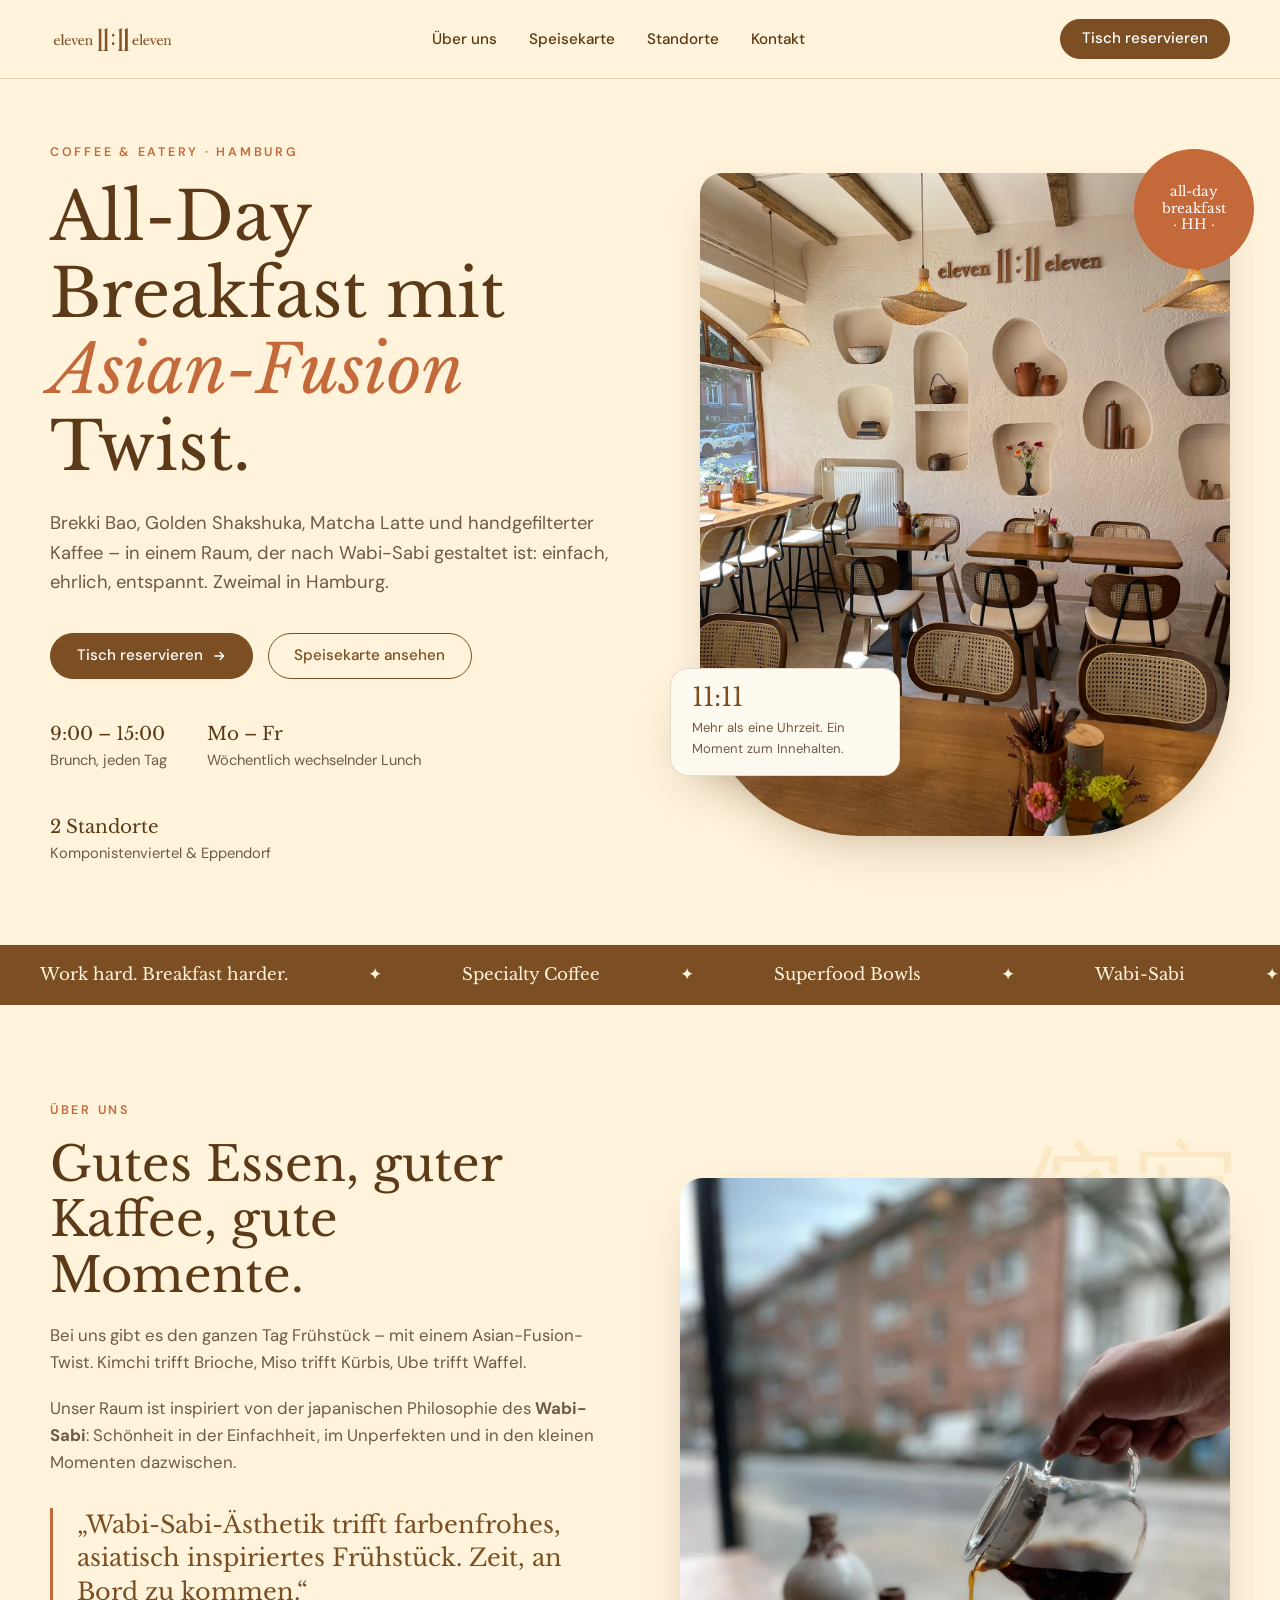
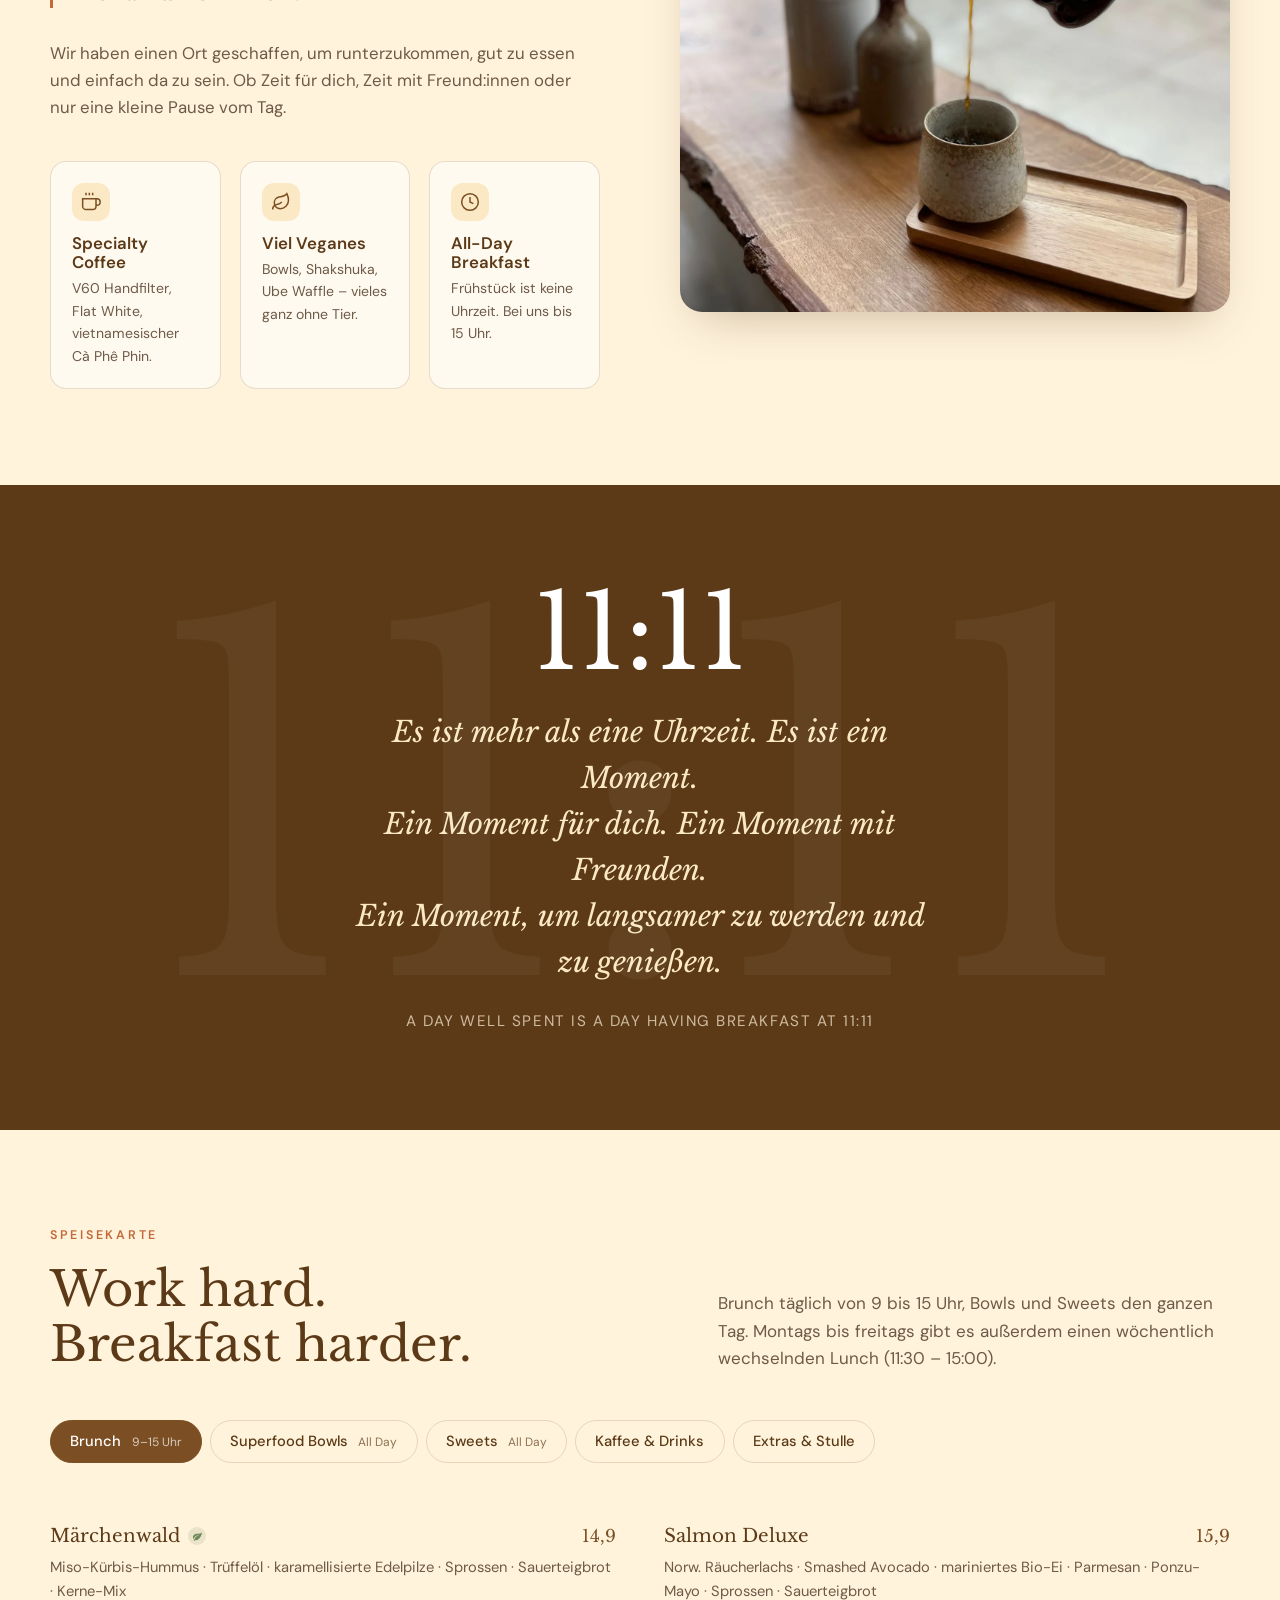
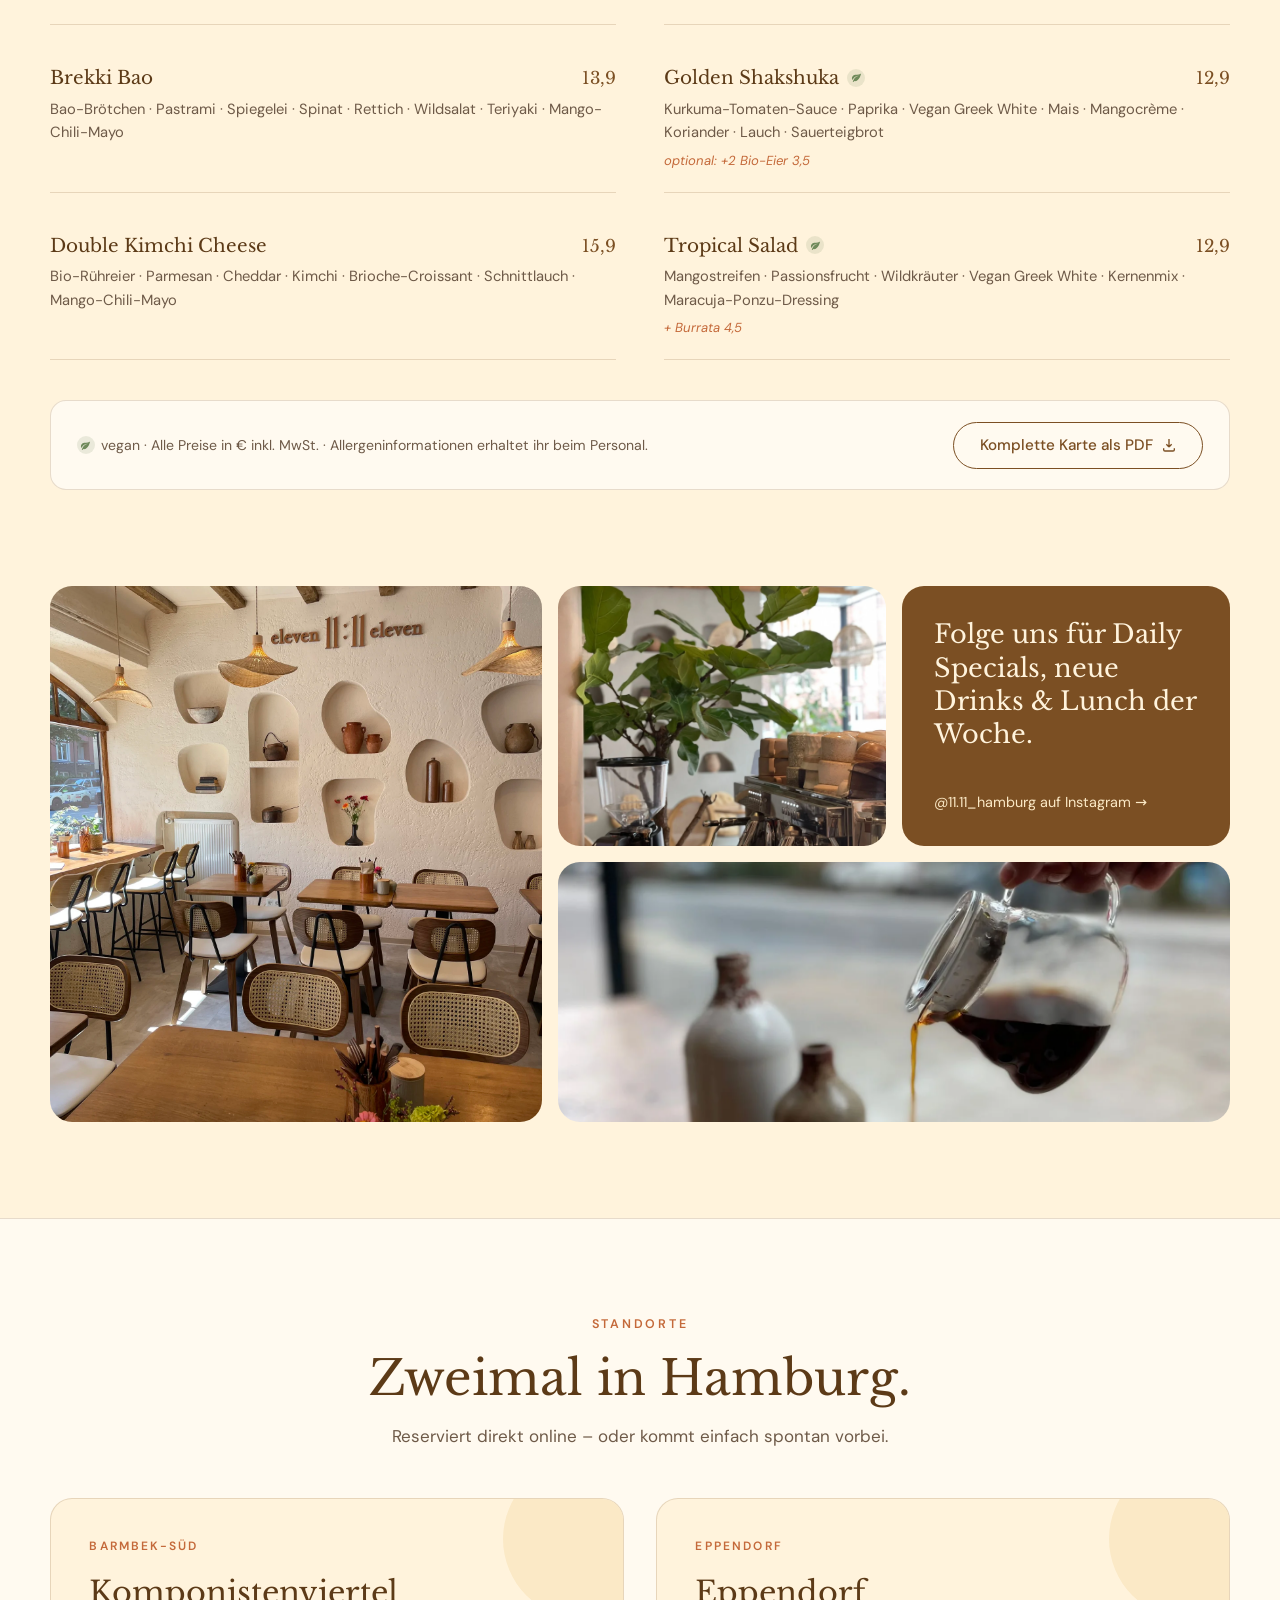
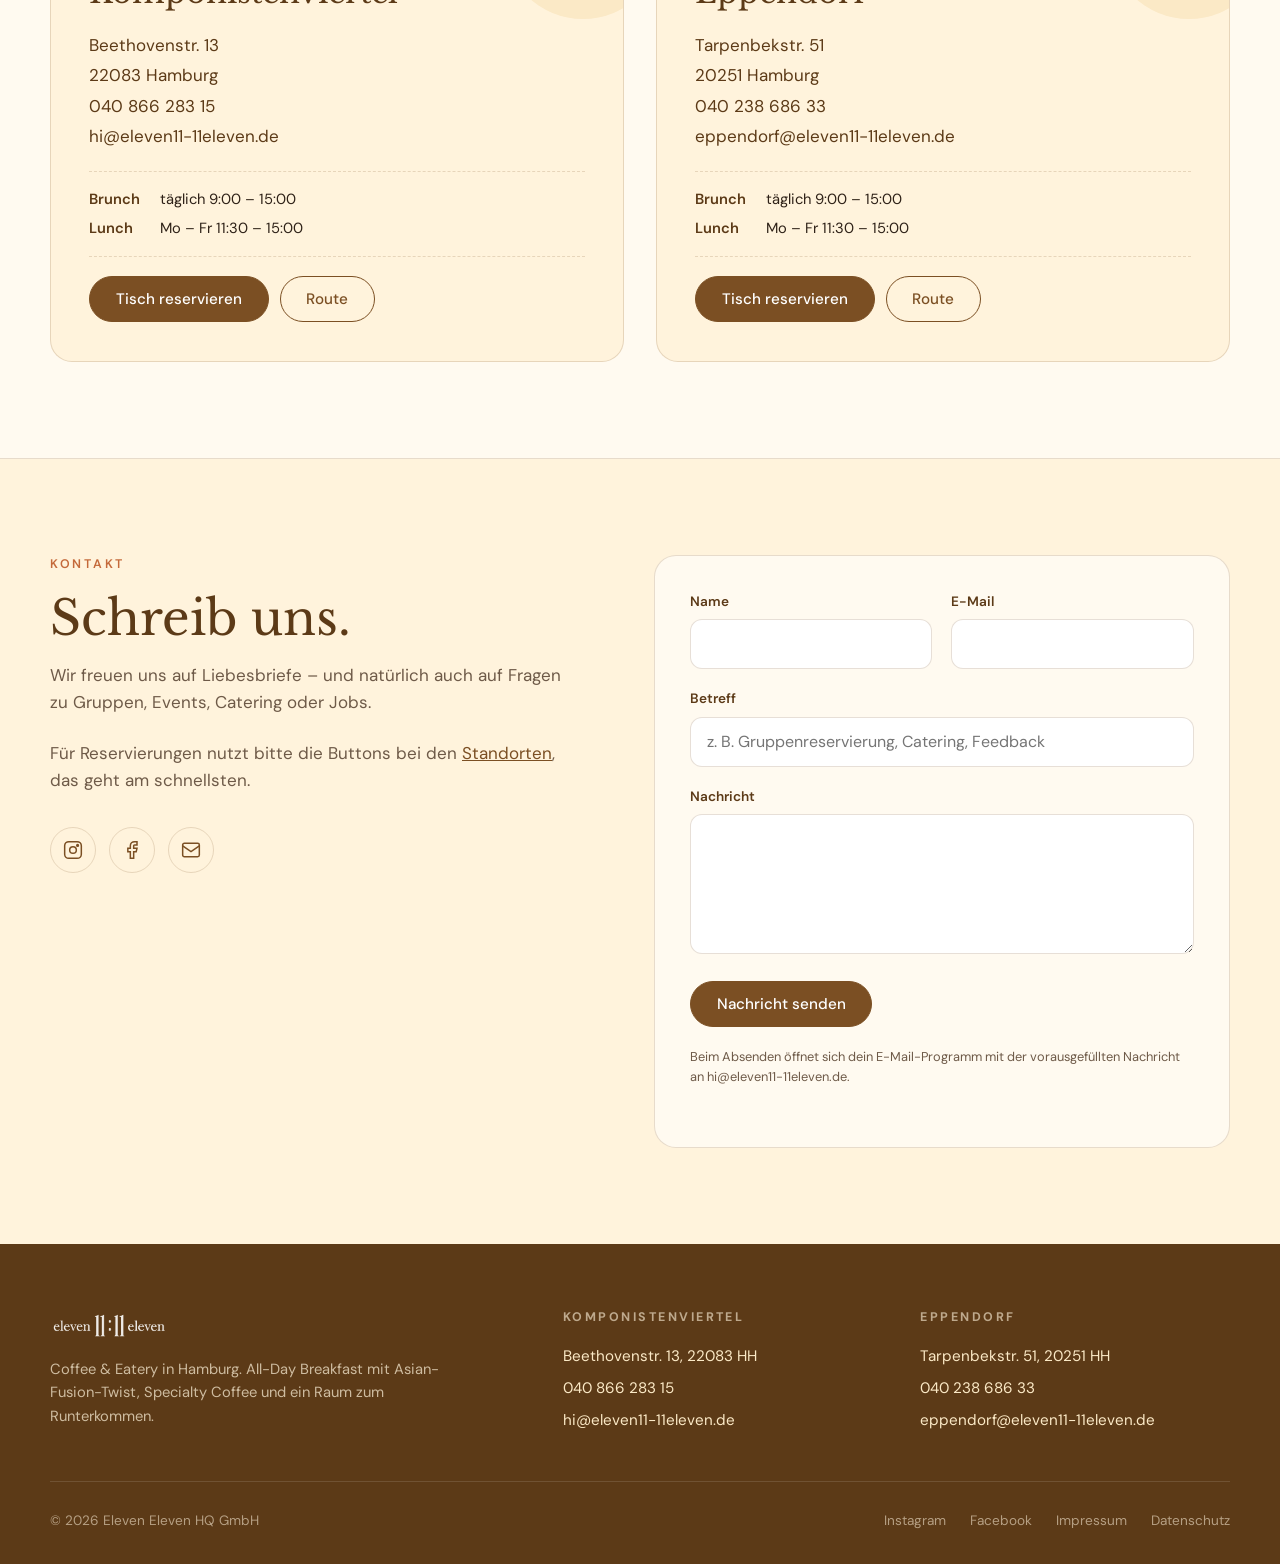
==== commit 91d2d1cd: "Update Instagram links to new handle" ====
--- a/index.html
+++ b/index.html
@@ -243,7 +243,7 @@
     <img src="img/photo2.jpg" alt="Siebträgermaschine mit Keramiktassen und Feigenbaum" loading="lazy">
     <div class="card">
       <div class="big">Folge uns für Daily Specials, neue Drinks & Lunch der Woche.</div>
-      <a href="https://www.instagram.com/1111.hamburg" target="_blank" rel="noopener">@1111.hamburg auf Instagram →</a>
+      <a href="https://www.instagram.com/11.11_hamburg" target="_blank" rel="noopener">@11.11_hamburg auf Instagram →</a>
     </div>
     <img src="img/photo3.jpg" alt="Kaffee wird eingeschenkt" loading="lazy" style="grid-column:span 2">
   </div>
@@ -305,7 +305,7 @@
       <p style="margin-top:1rem">Wir freuen uns auf Liebesbriefe – und natürlich auch auf Fragen zu Gruppen, Events, Catering oder Jobs.</p>
       <p>Für Reservierungen nutzt bitte die Buttons bei den <a href="#locations" style="color:var(--brown)">Standorten</a>, das geht am schnellsten.</p>
       <div class="social">
-        <a href="https://www.instagram.com/1111.hamburg" target="_blank" rel="noopener" aria-label="Instagram"><svg viewBox="0 0 24 24" fill="none" stroke="currentColor" stroke-width="1.8"><rect x="2" y="2" width="20" height="20" rx="5"/><circle cx="12" cy="12" r="4"/><circle cx="17.5" cy="6.5" r="1" fill="currentColor"/></svg></a>
+        <a href="https://www.instagram.com/11.11_hamburg" target="_blank" rel="noopener" aria-label="Instagram"><svg viewBox="0 0 24 24" fill="none" stroke="currentColor" stroke-width="1.8"><rect x="2" y="2" width="20" height="20" rx="5"/><circle cx="12" cy="12" r="4"/><circle cx="17.5" cy="6.5" r="1" fill="currentColor"/></svg></a>
         <a href="https://www.facebook.com/eleveneleven.hamburg" target="_blank" rel="noopener" aria-label="Facebook"><svg viewBox="0 0 24 24" fill="none" stroke="currentColor" stroke-width="1.8"><path d="M18 2h-3a5 5 0 0 0-5 5v3H7v4h3v8h4v-8h3l1-4h-4V7a1 1 0 0 1 1-1h3z"/></svg></a>
         <a href="mailto:hi@eleven11-11eleven.de" aria-label="E-Mail"><svg viewBox="0 0 24 24" fill="none" stroke="currentColor" stroke-width="1.8"><rect x="2" y="4" width="20" height="16" rx="2"/><path d="m22 7-10 7L2 7"/></svg></a>
       </div>
@@ -353,7 +353,7 @@
     <div class="foot-bottom">
       <span>© <span id="year"></span> Eleven Eleven HQ GmbH</span>
       <nav>
-        <a href="https://www.instagram.com/1111.hamburg" target="_blank" rel="noopener">Instagram</a>
+        <a href="https://www.instagram.com/11.11_hamburg" target="_blank" rel="noopener">Instagram</a>
         <a href="https://www.facebook.com/eleveneleven.hamburg" target="_blank" rel="noopener">Facebook</a>
         <a href="impressum.html">Impressum</a>
         <a href="datenschutz.html">Datenschutz</a>
